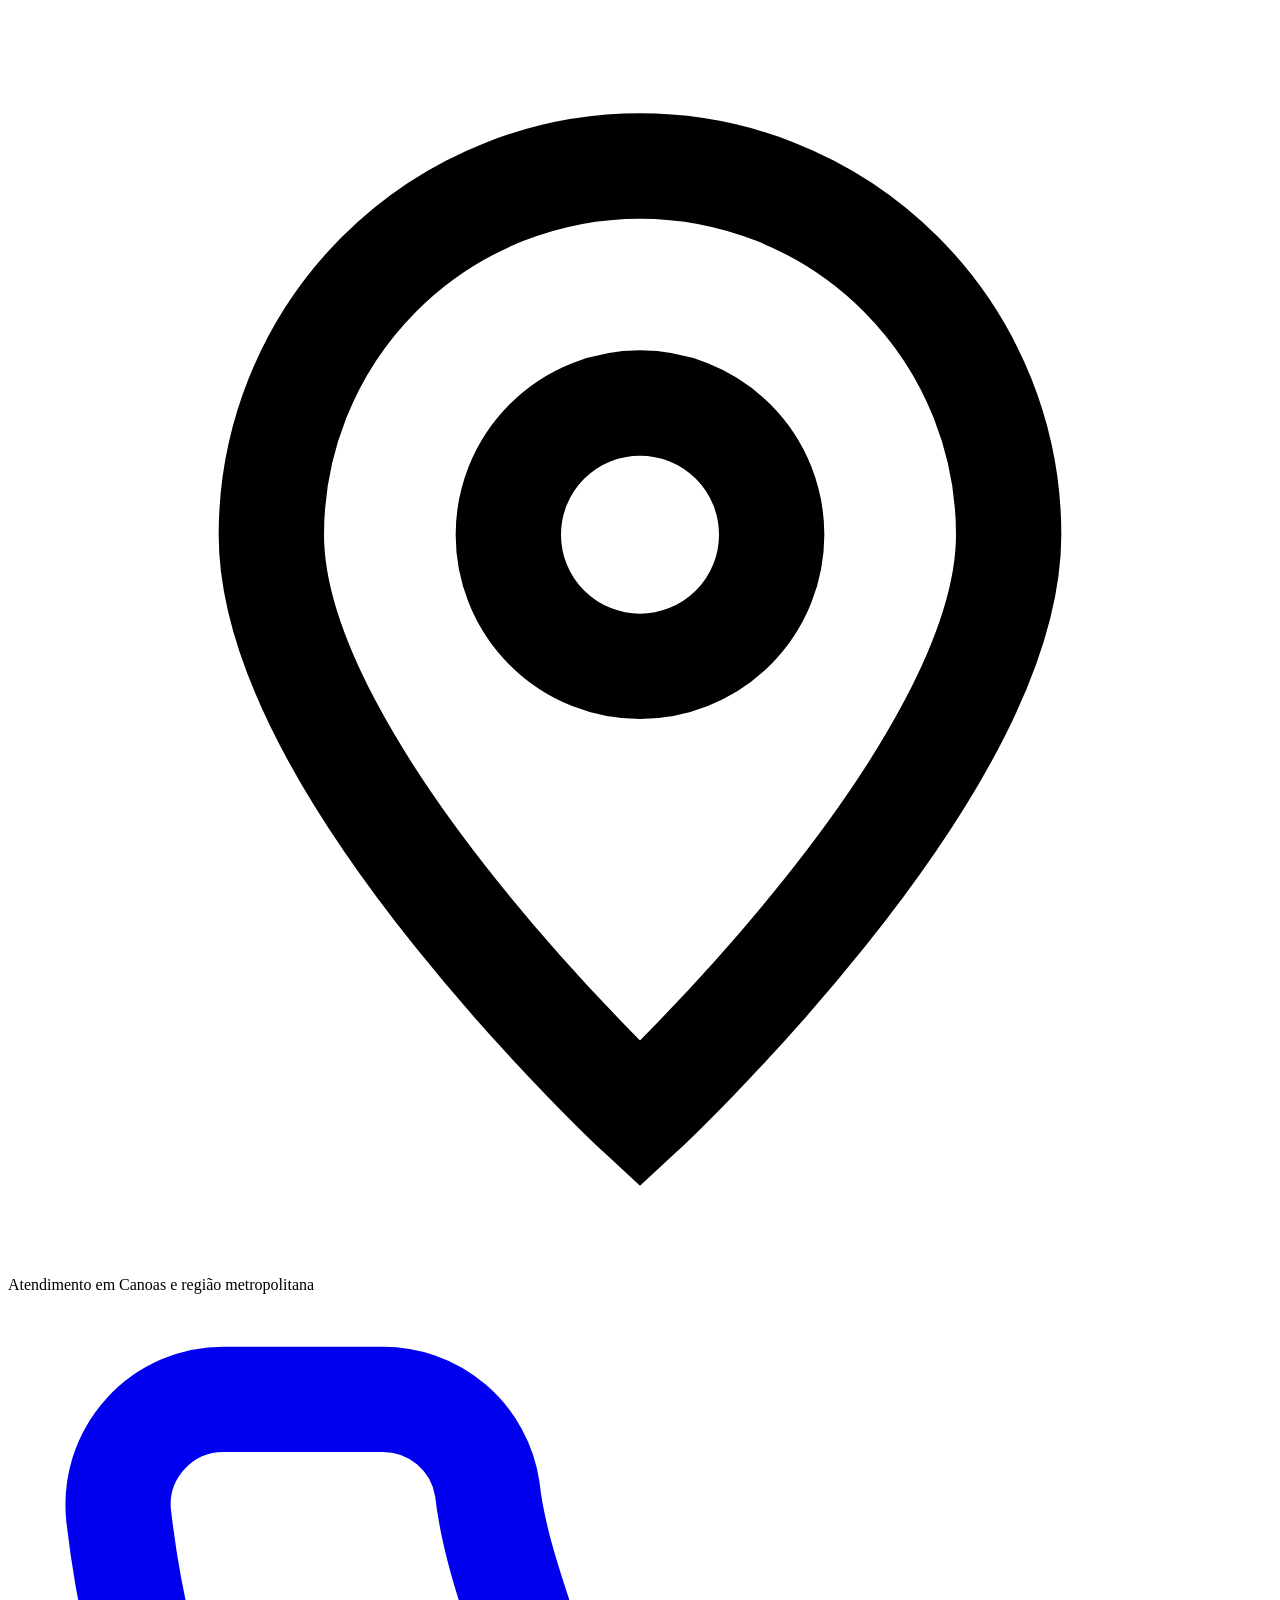
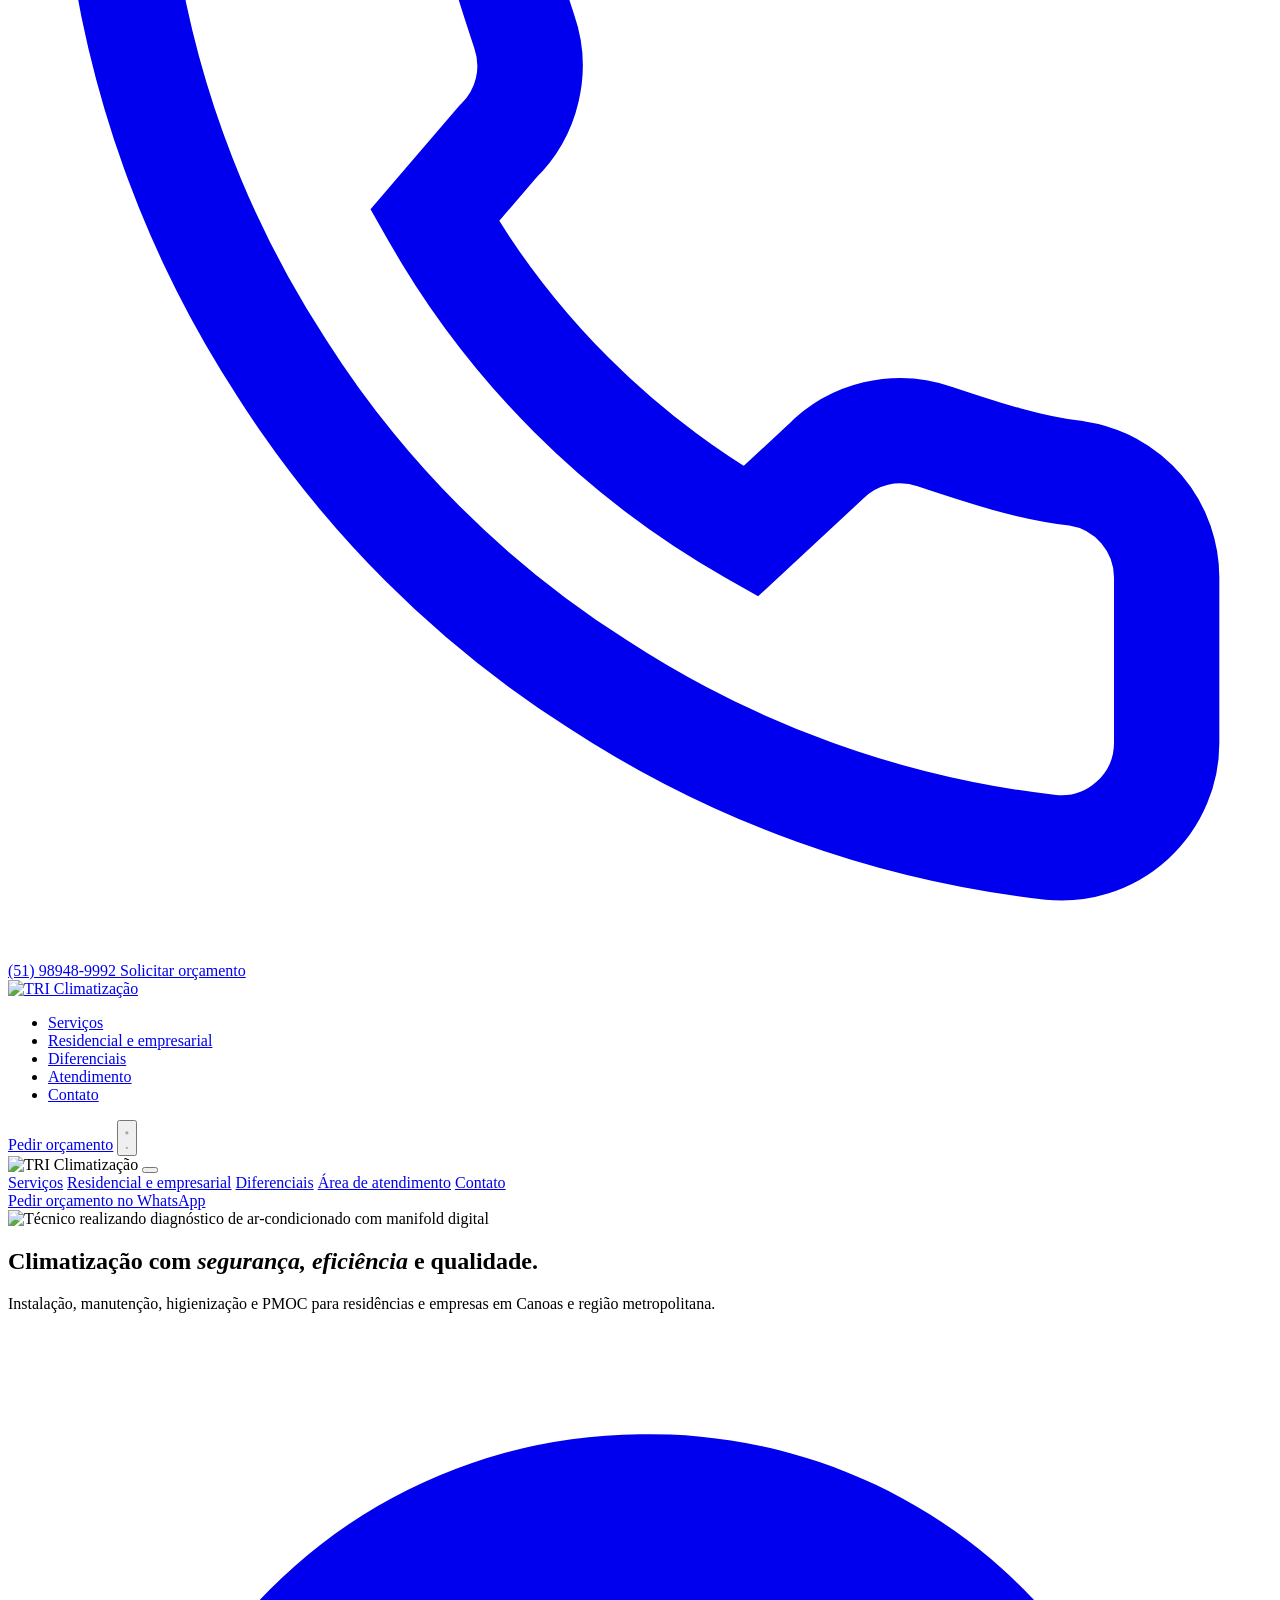
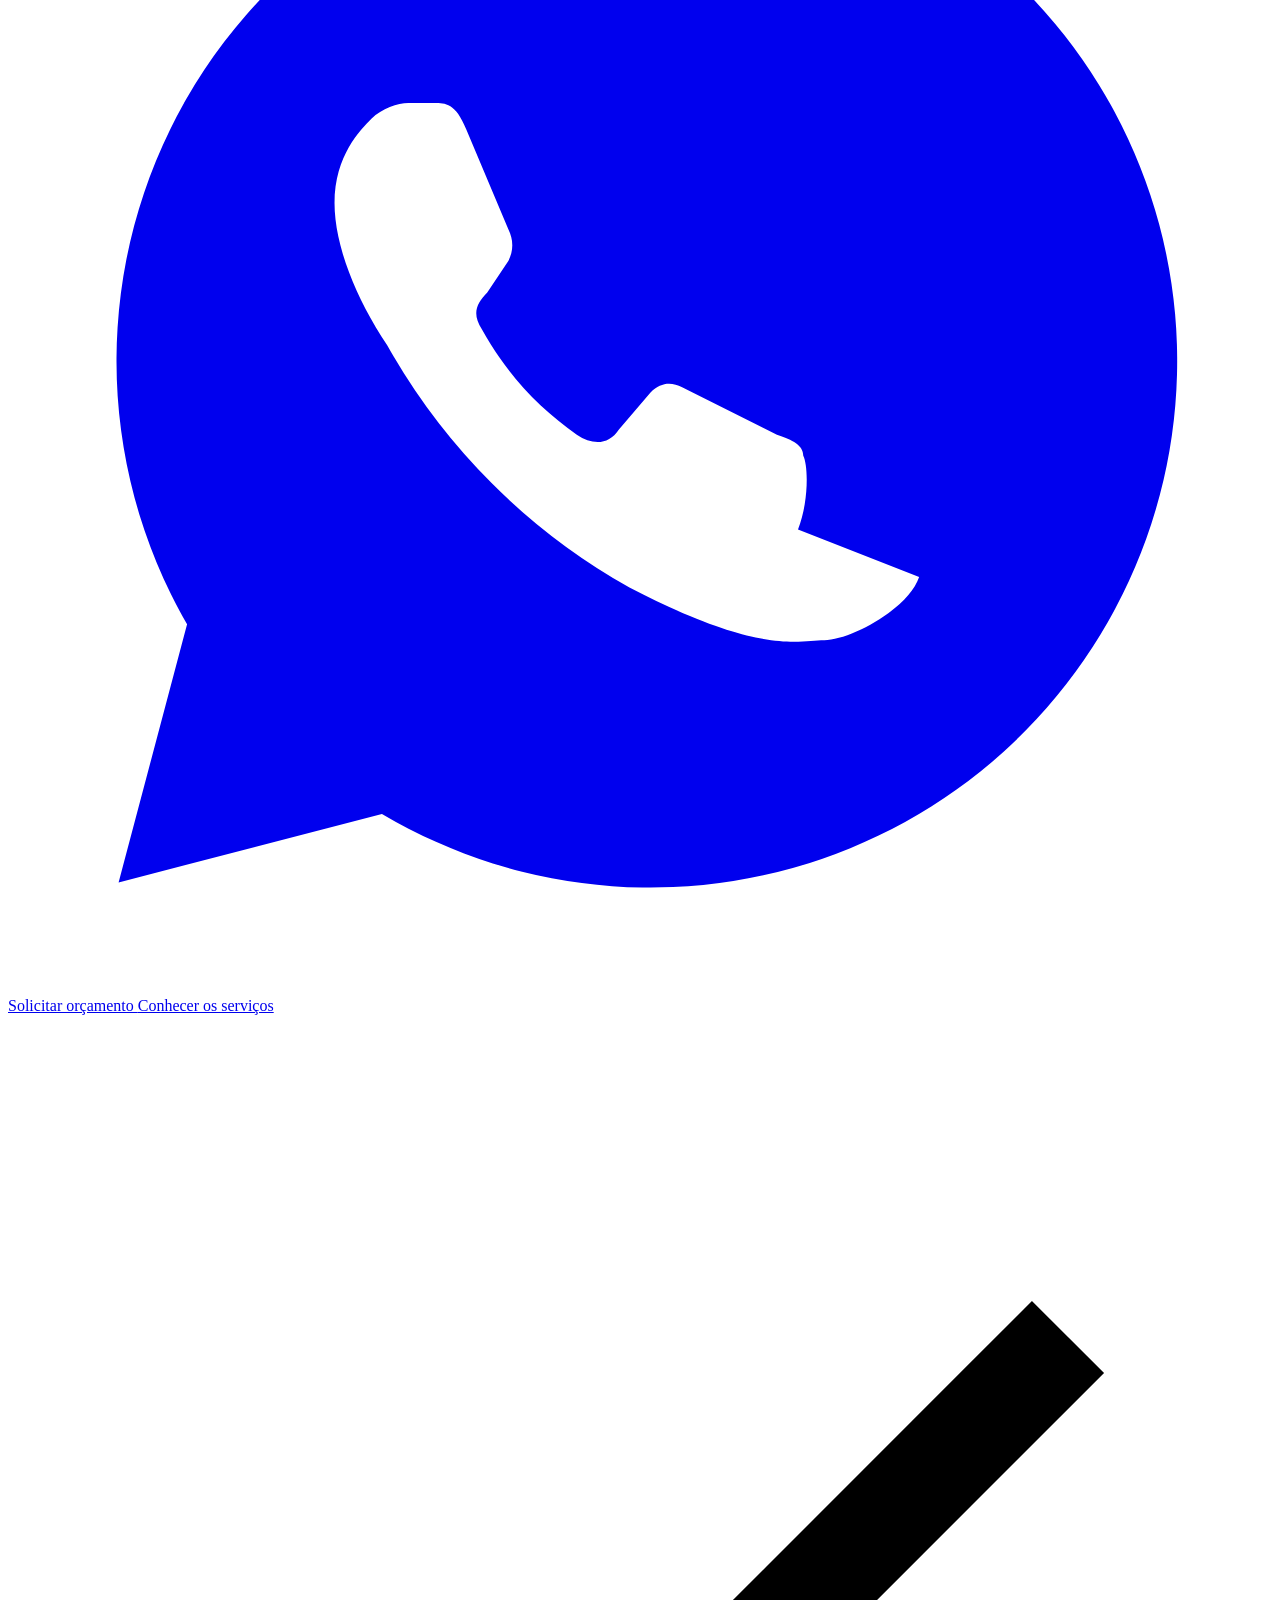
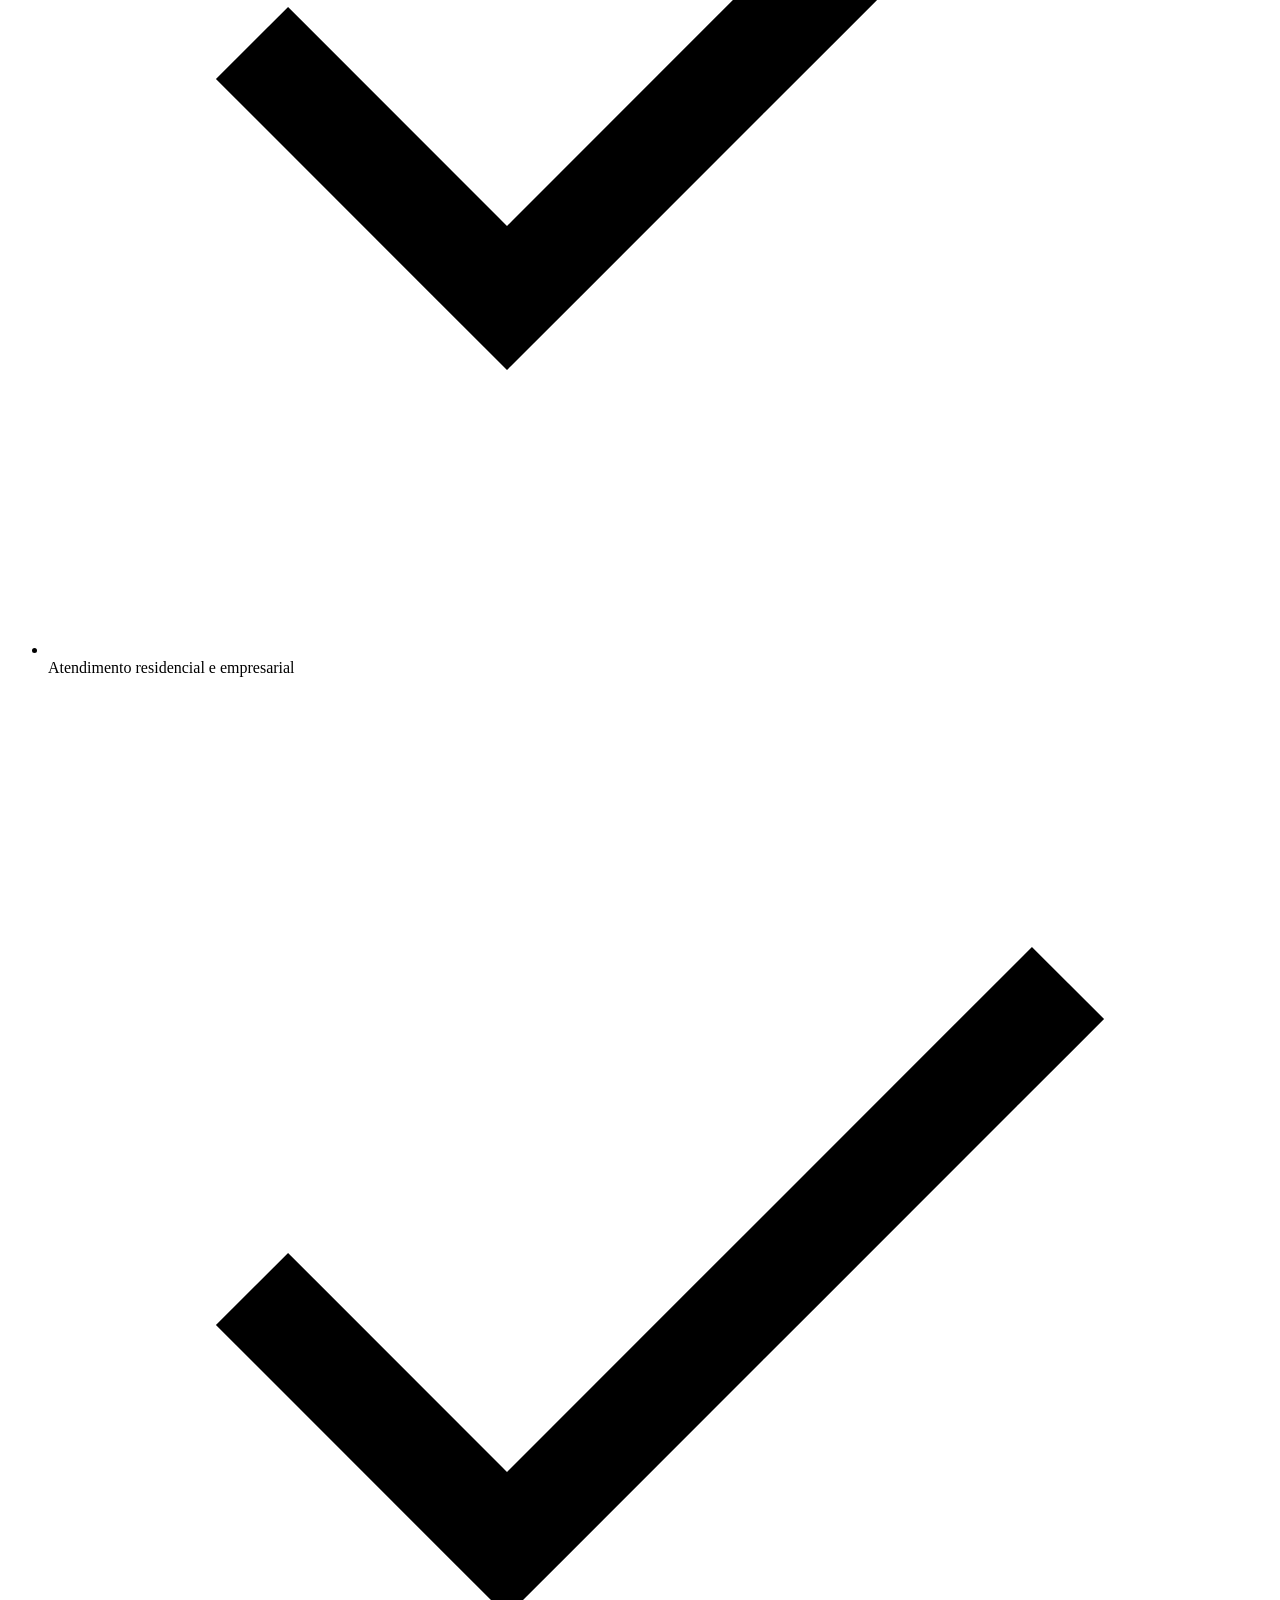
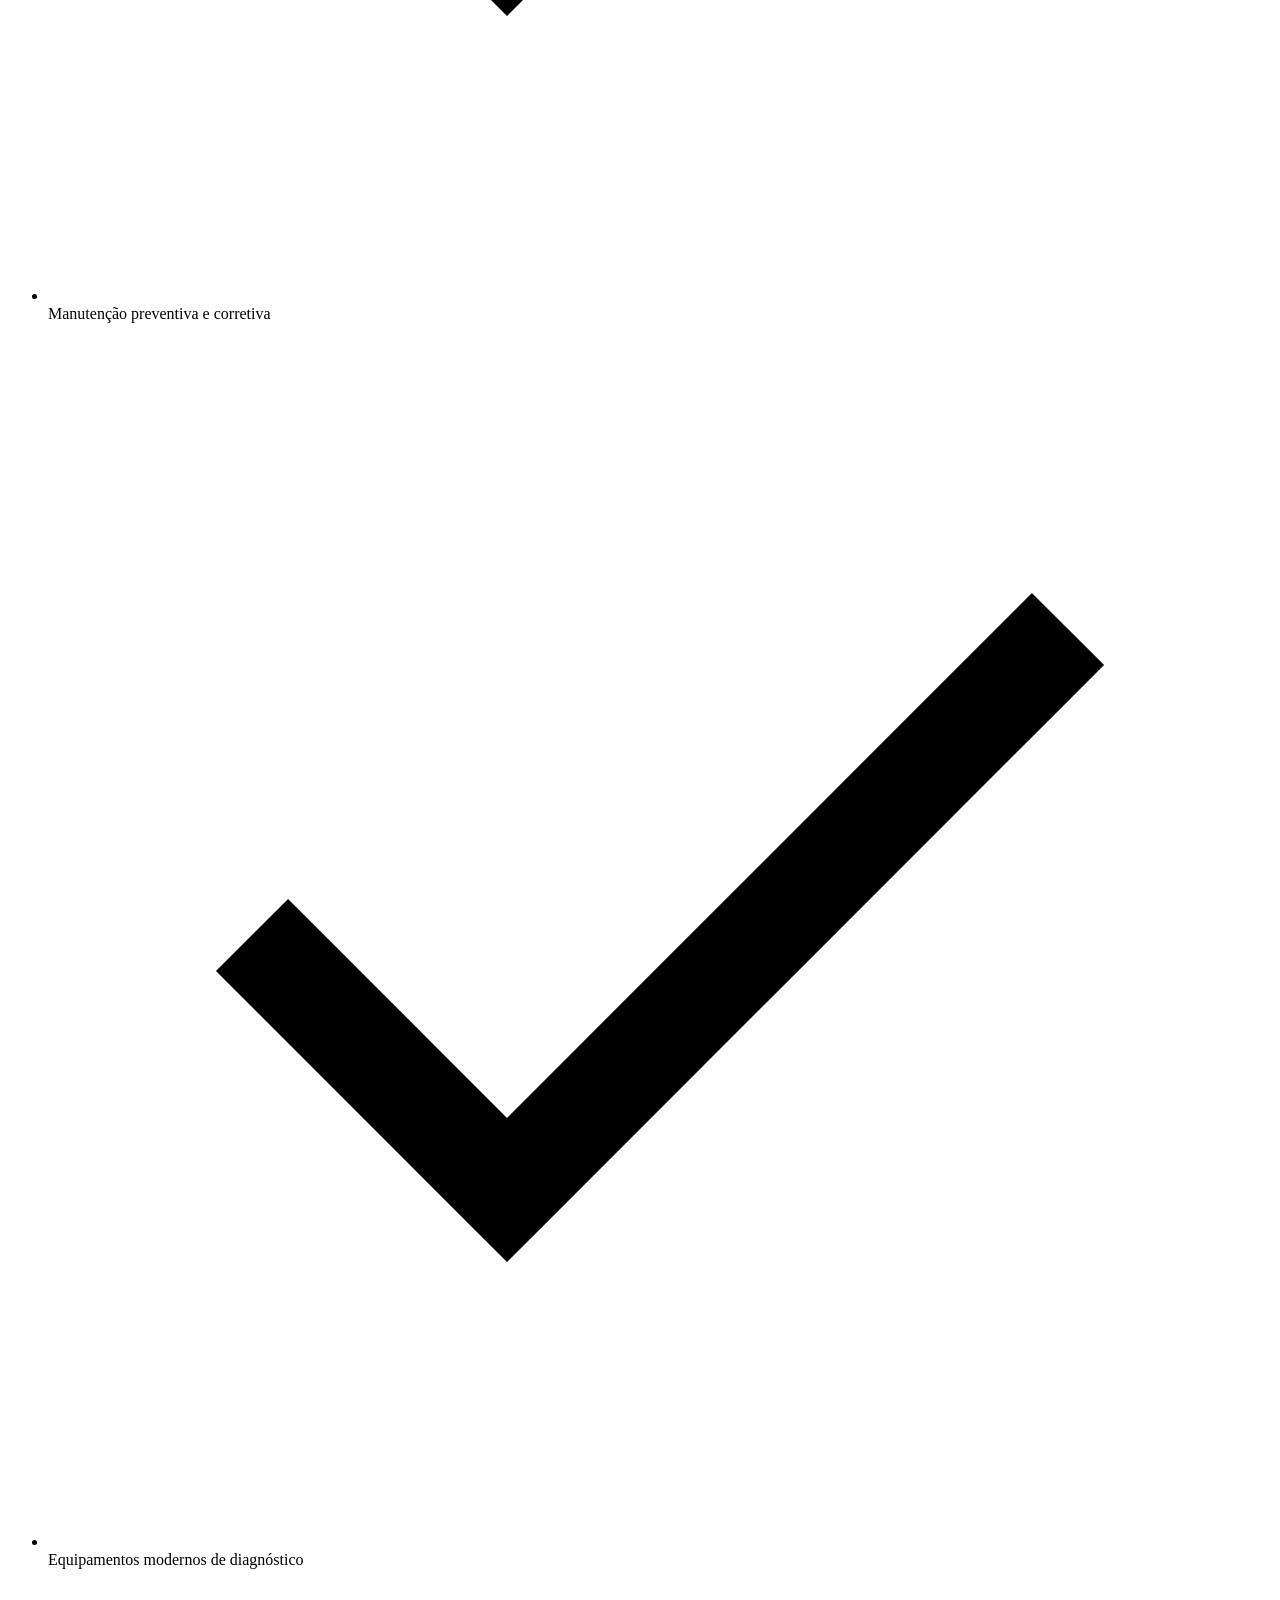
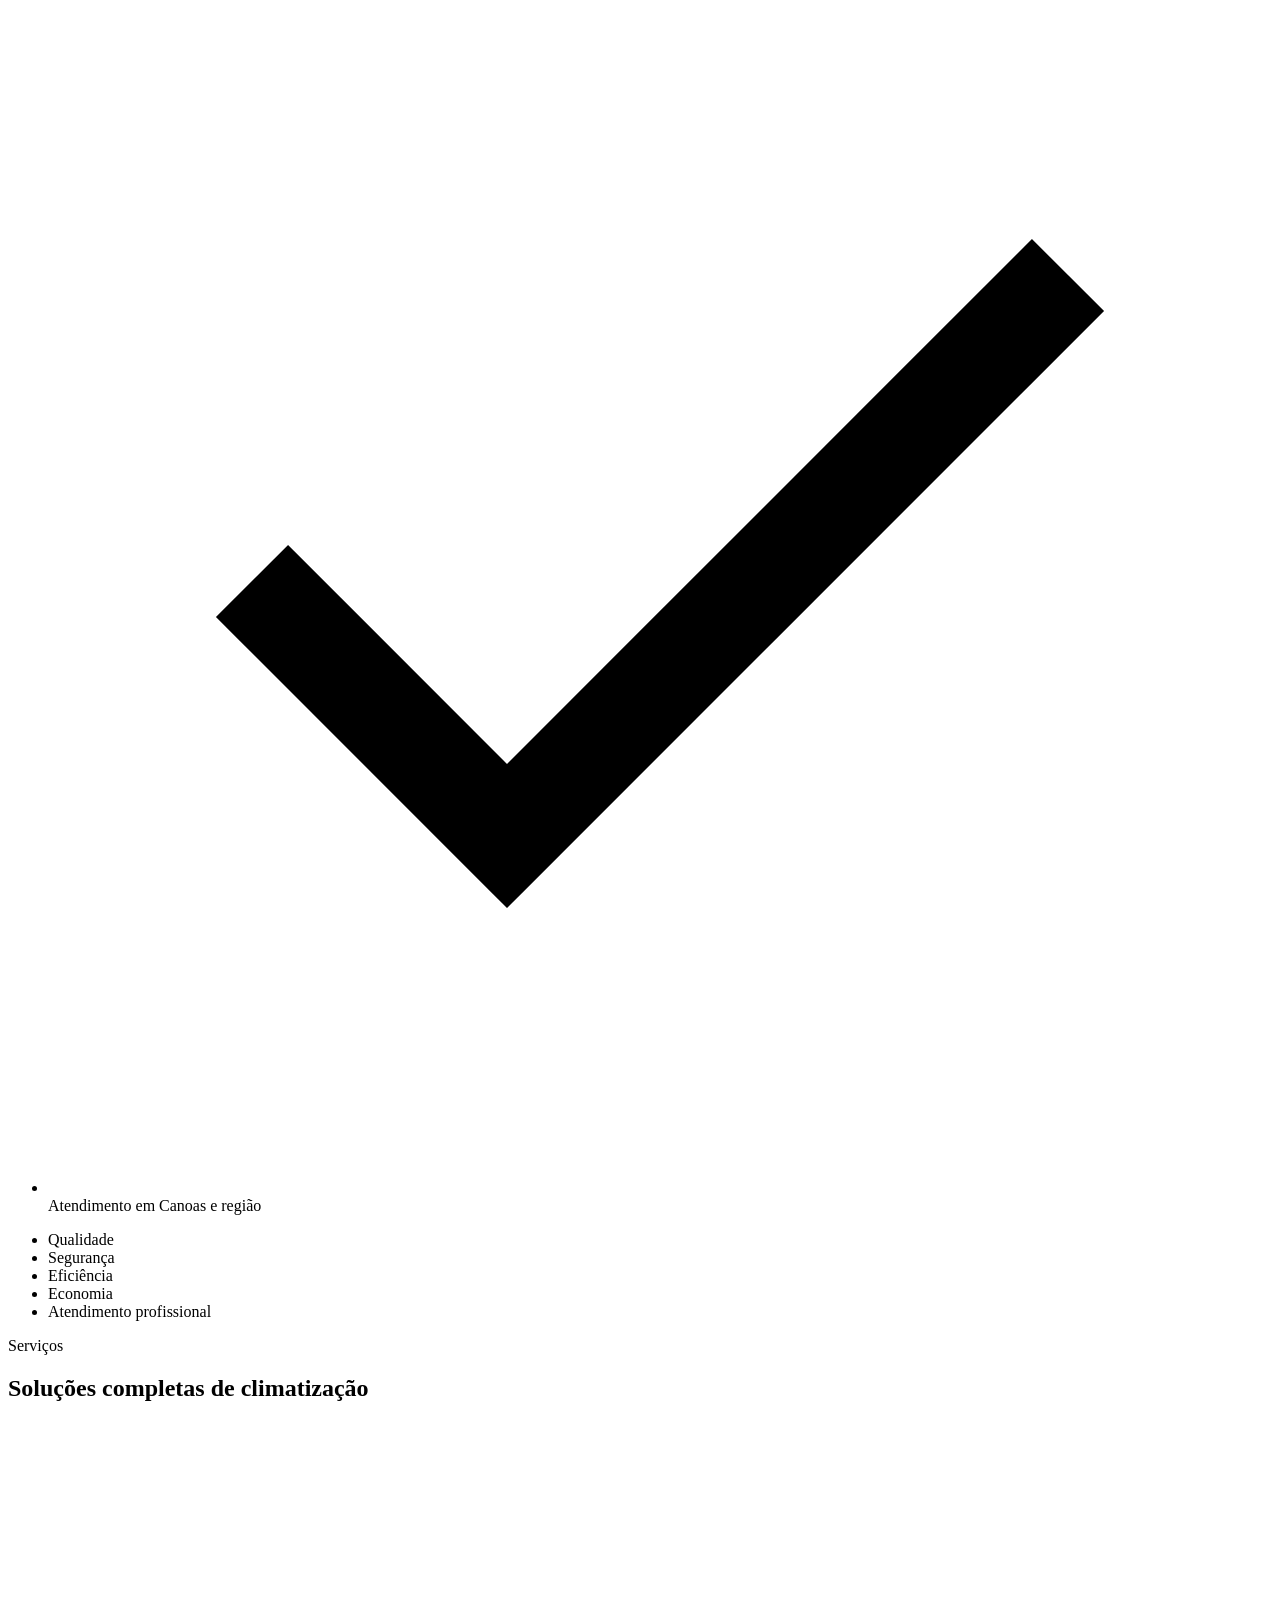
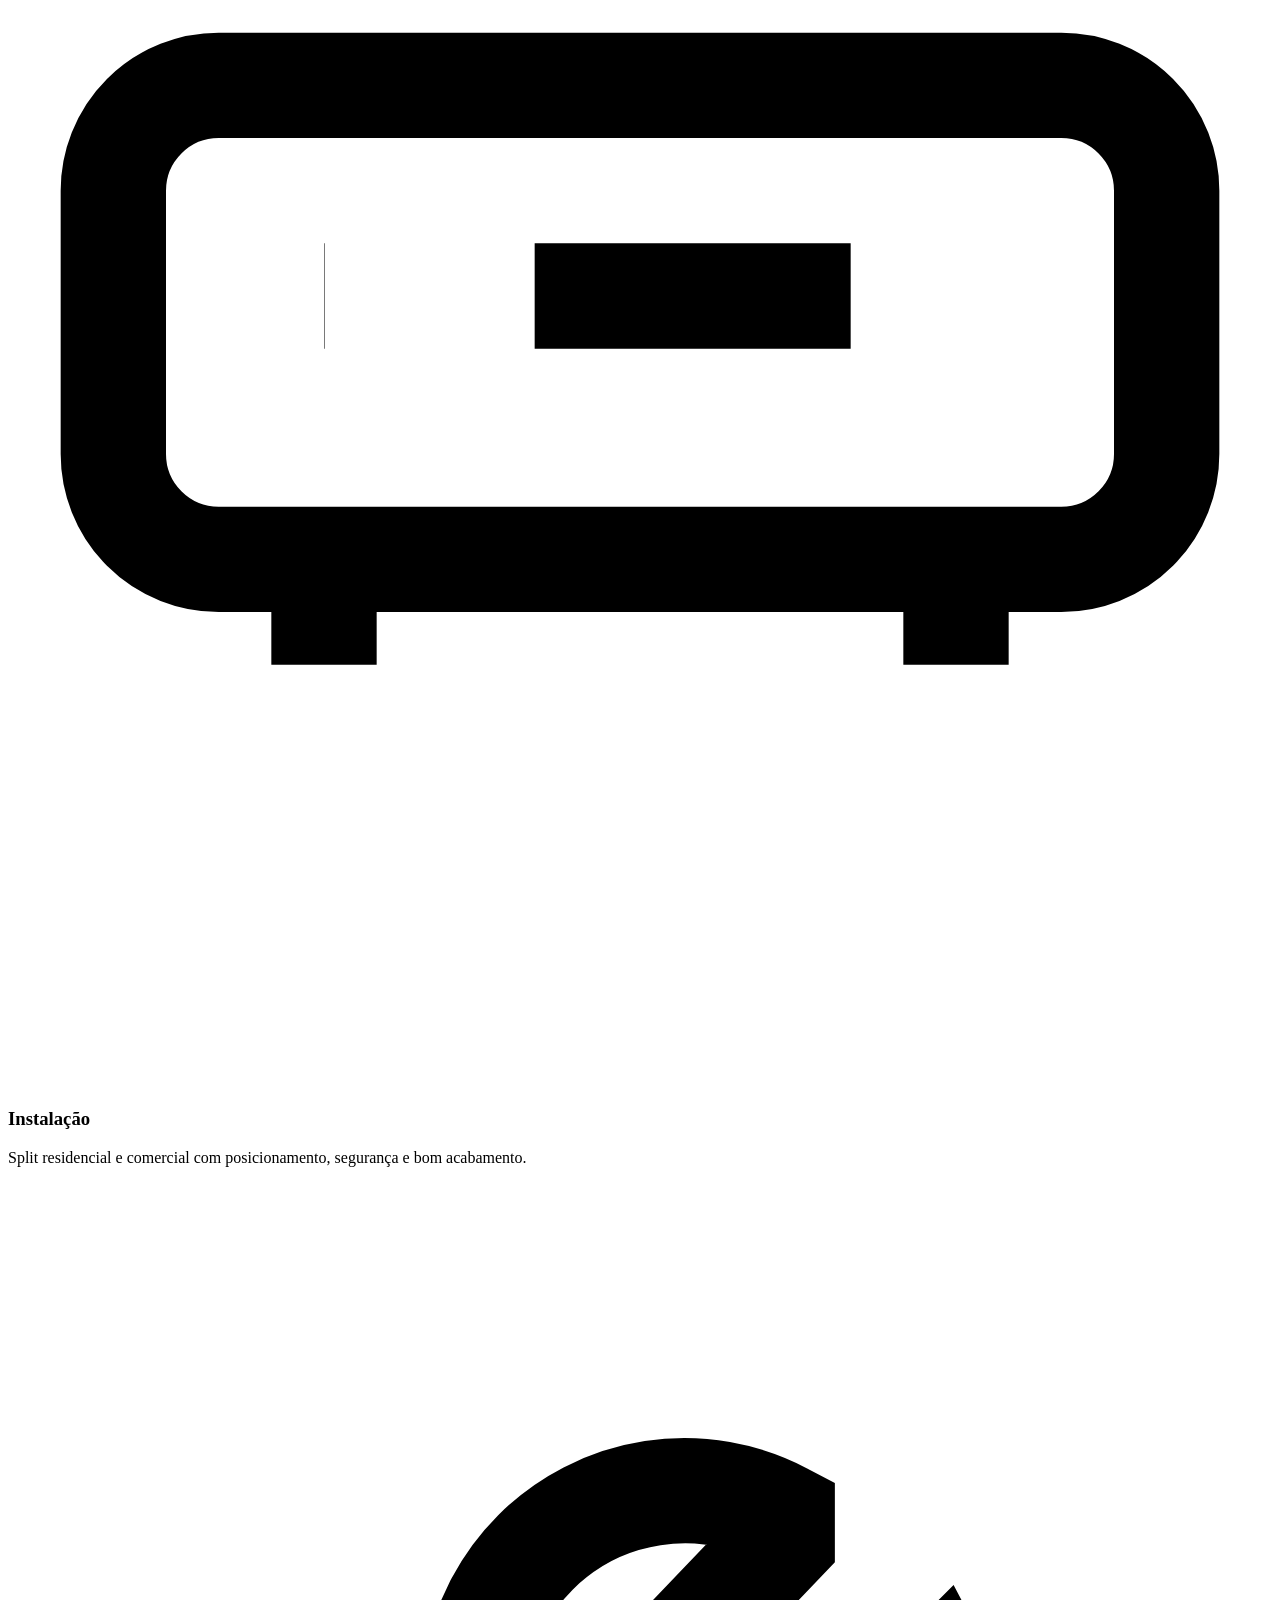
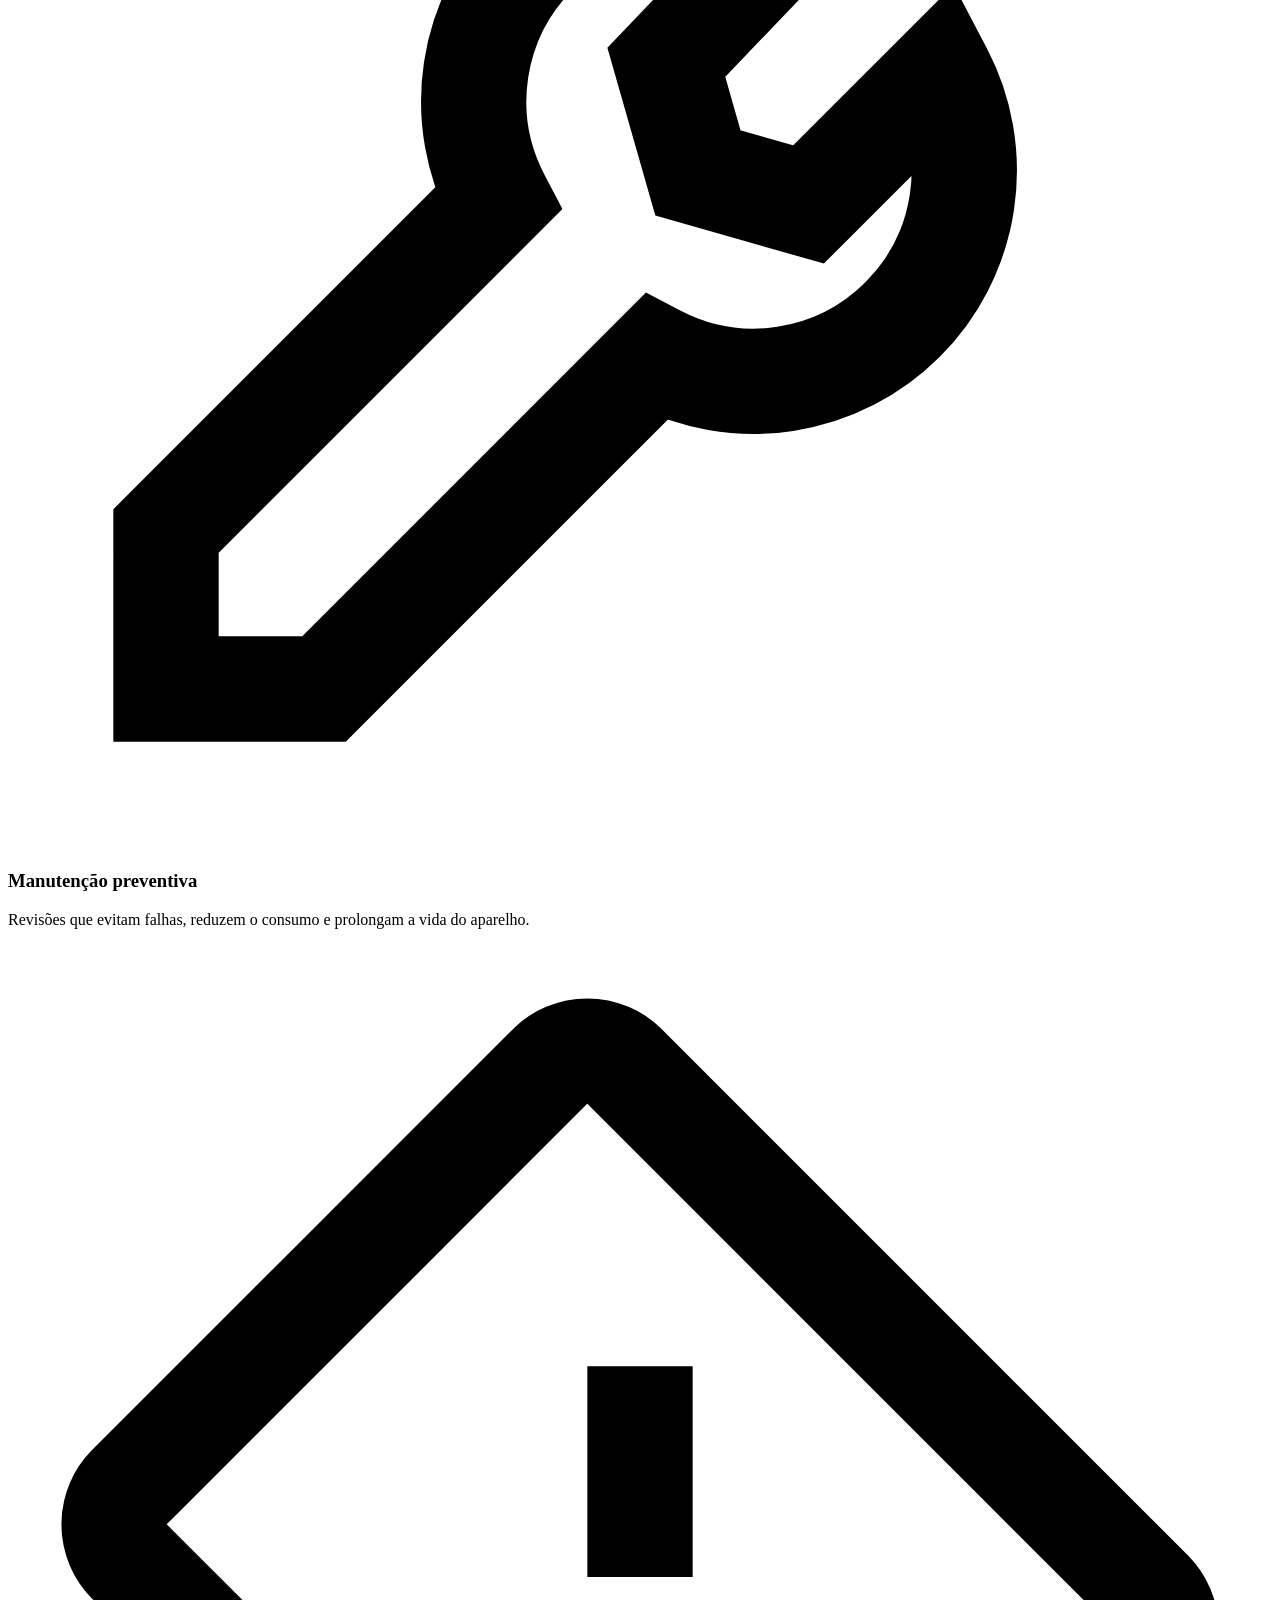
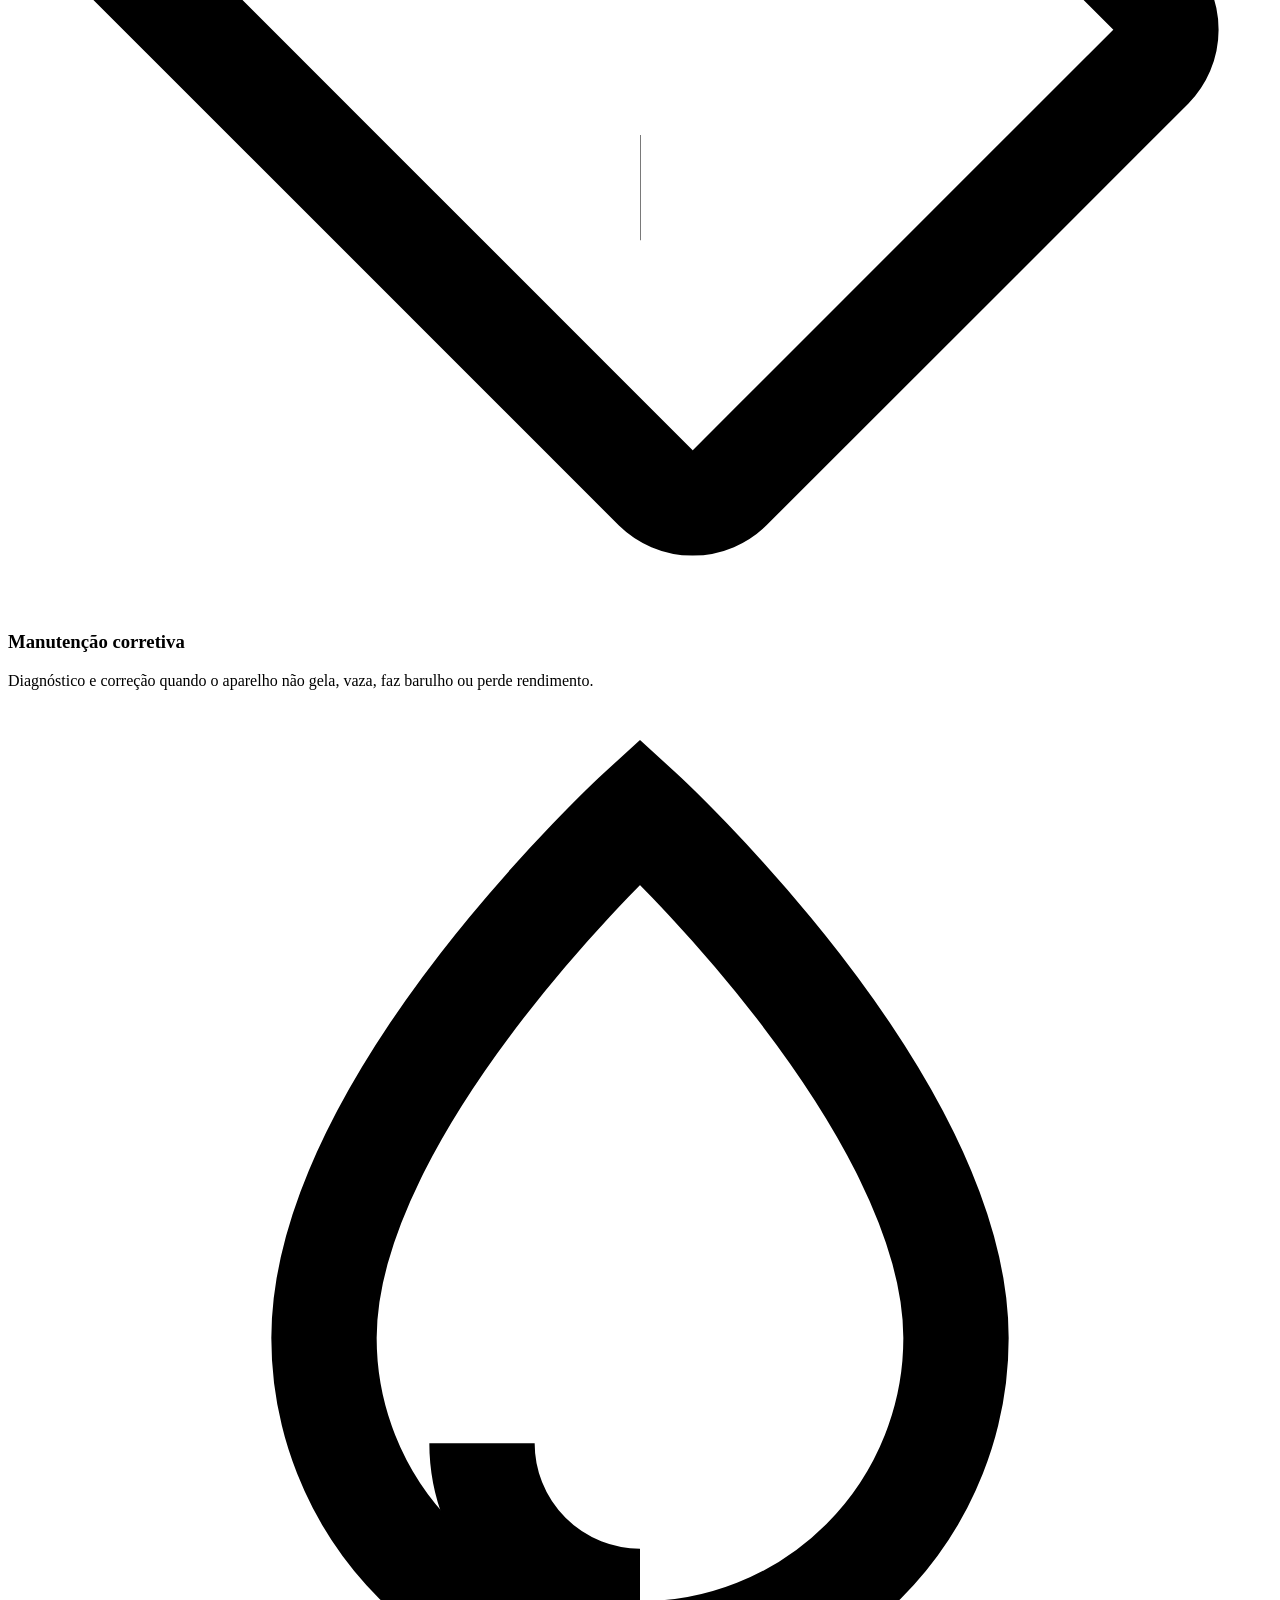
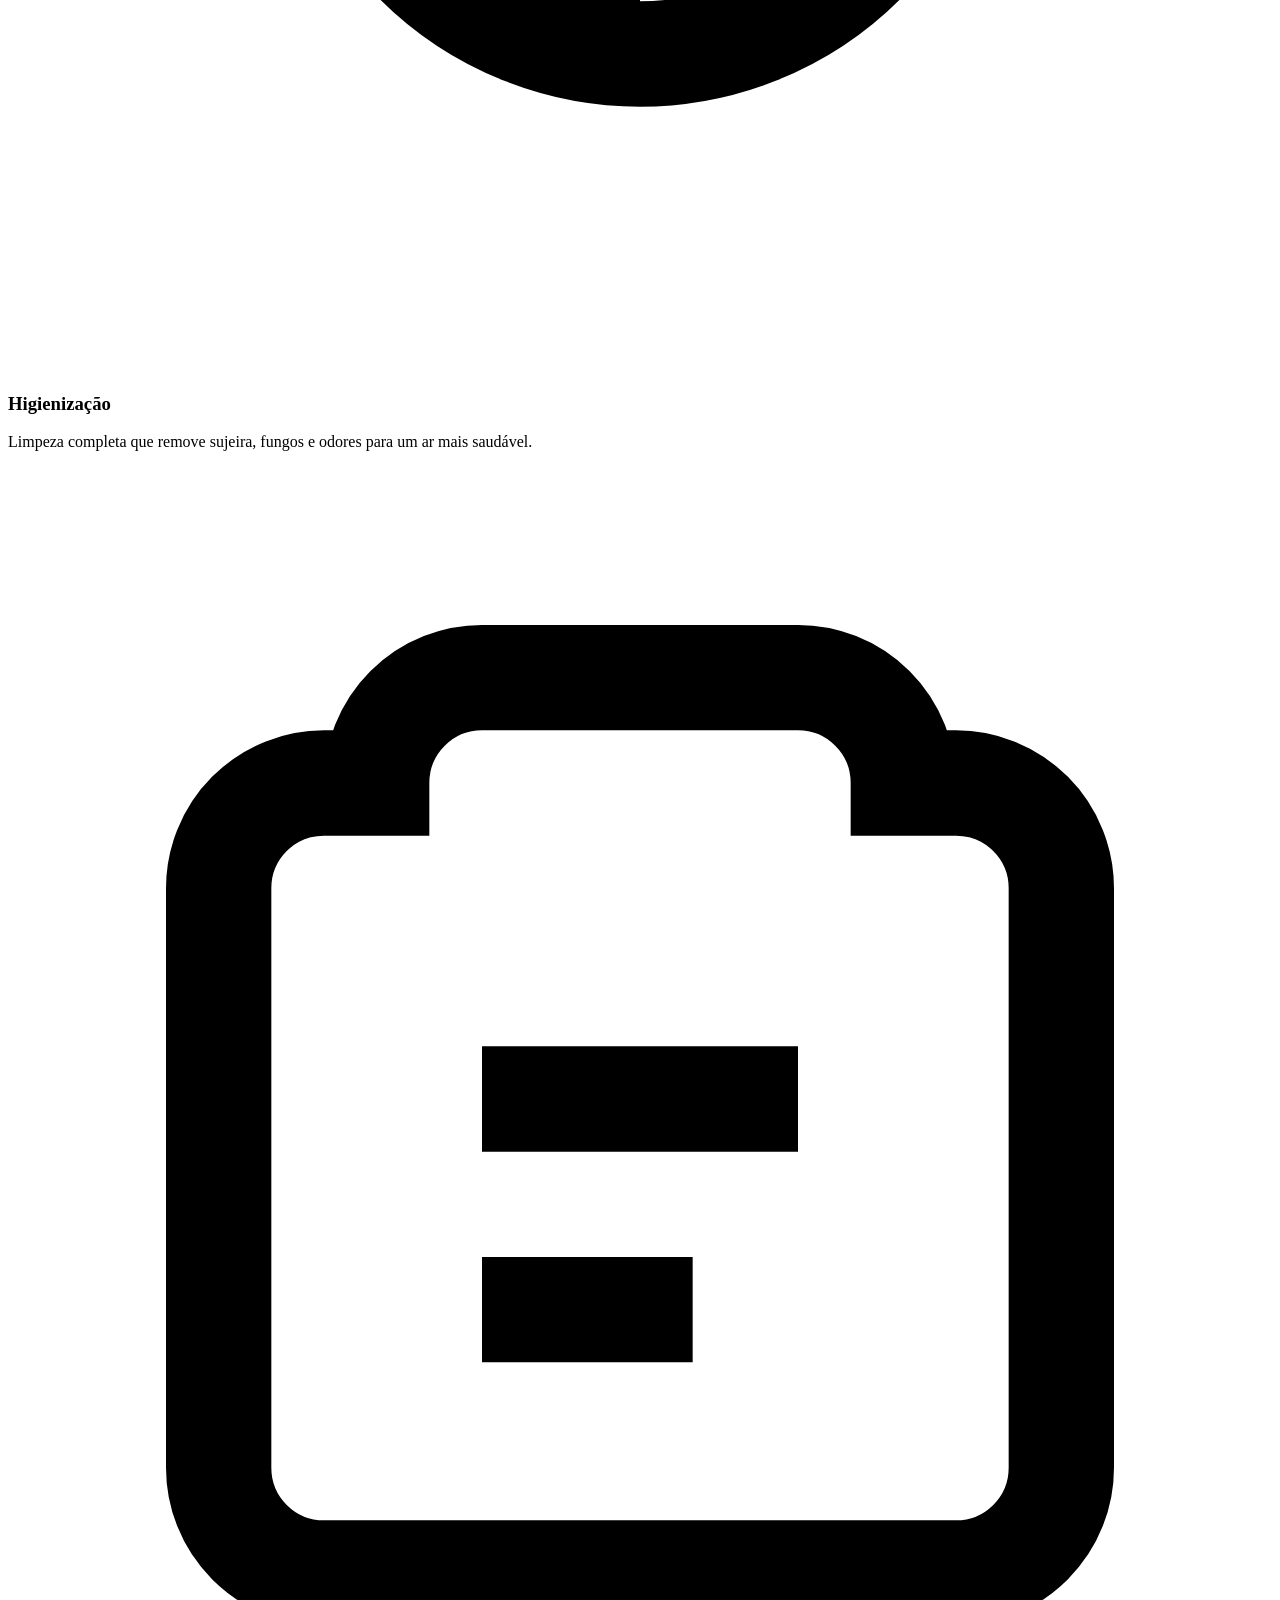
==== index.html @ 36aef840 "Add files via upload" ====
<!doctype html>
<html lang="pt-BR">
<head>
<meta charset="utf-8">
<meta name="viewport" content="width=device-width, initial-scale=1">
<title>TRI Climatização | Instalação e Manutenção de Ar-Condicionado em Canoas</title>
<meta name="description" content="Instalação, manutenção, higienização e PMOC de ar-condicionado em Canoas e região metropolitana. Solicite um orçamento com a TRI Climatização.">
<meta name="theme-color" content="#178A3C">
<link rel="canonical" href="https://www.triclimatizacao.com.br/">
<link rel="icon" href="assets/favicon.svg" type="image/svg+xml">
<link rel="apple-touch-icon" href="assets/favicon.svg">
<link rel="manifest" href="site.webmanifest">

<meta property="og:type" content="website">
<meta property="og:locale" content="pt_BR">
<meta property="og:site_name" content="TRI Climatização">
<meta property="og:title" content="TRI Climatização | Ar-Condicionado em Canoas e Região">
<meta property="og:description" content="Instalação, manutenção, higienização e PMOC de ar-condicionado em Canoas e região metropolitana. Solicite um orçamento.">
<meta property="og:url" content="https://www.triclimatizacao.com.br/">
<meta property="og:image" content="https://www.triclimatizacao.com.br/assets/img/hero.jpg">
<meta name="twitter:card" content="summary_large_image">

<link rel="preconnect" href="https://fonts.googleapis.com">
<link rel="preconnect" href="https://fonts.gstatic.com" crossorigin>
<link rel="stylesheet" href="https://fonts.googleapis.com/css2?family=Archivo:wght@600;700;800&family=Barlow:wght@400;500;600&display=swap">
<link rel="stylesheet" href="css/styles.css">

<script type="application/ld+json">
{
  "@context":"https://schema.org",
  "@type":"HVACBusiness",
  "name":"TRI Climatização",
  "description":"Instalação, manutenção, higienização e PMOC de ar-condicionado para residências e empresas em Canoas e região metropolitana.",
  "url":"https://www.triclimatizacao.com.br/",
  "telephone":"+55-51-98948-9992",
  "image":"https://www.triclimatizacao.com.br/assets/img/hero.jpg",
  "logo":"https://www.triclimatizacao.com.br/assets/logo.svg",
  "areaServed":[
    {"@type":"City","name":"Canoas"},
    {"@type":"AdministrativeArea","name":"Região Metropolitana de Porto Alegre"}
  ],
  "sameAs":["https://www.instagram.com/triclimatizacao"],
  "contactPoint":{"@type":"ContactPoint","telephone":"+55-51-98948-9992","contactType":"customer service","areaServed":"BR","availableLanguage":"Portuguese"},
  "makesOffer":[
    {"@type":"Offer","itemOffered":{"@type":"Service","name":"Instalação de ar-condicionado"}},
    {"@type":"Offer","itemOffered":{"@type":"Service","name":"Manutenção preventiva"}},
    {"@type":"Offer","itemOffered":{"@type":"Service","name":"Manutenção corretiva"}},
    {"@type":"Offer","itemOffered":{"@type":"Service","name":"Higienização de ar-condicionado"}},
    {"@type":"Offer","itemOffered":{"@type":"Service","name":"PMOC"}}
  ]
}
</script>
</head>
<body>

<div class="ice-layer" aria-hidden="true"></div>

<a class="skip-link" href="#conteudo" style="position:absolute;left:-999px;top:0;background:#fff;padding:.6rem 1rem;z-index:100" onfocus="this.style.left='8px'" onblur="this.style.left='-999px'">Ir para o conteúdo</a>

<!-- TOP BAR -->
<div class="topbar">
  <div class="wrap">
    <div class="topbar__area">
      <svg class="ico" viewBox="0 0 24 24" fill="none" stroke="currentColor" stroke-width="2" aria-hidden="true"><path d="M12 21s-7-6.5-7-11a7 7 0 1 1 14 0c0 4.5-7 11-7 11Z"/><circle cx="12" cy="10" r="2.5"/></svg>
      <span>Atendimento em Canoas e região metropolitana</span>
    </div>
    <div class="topbar__right">
      <a class="topbar__phone" href="tel:+5551989489992">
        <svg class="ico" viewBox="0 0 24 24" fill="none" stroke="currentColor" stroke-width="2" aria-hidden="true"><path d="M22 16.9v3a2 2 0 0 1-2.2 2 19.8 19.8 0 0 1-8.6-3.1 19.5 19.5 0 0 1-6-6A19.8 19.8 0 0 1 2.1 4.2 2 2 0 0 1 4.1 2h3a2 2 0 0 1 2 1.7c.1.9.4 1.8.7 2.7a2 2 0 0 1-.5 2.1L8.1 9.9a16 16 0 0 0 6 6l1.4-1.3a2 2 0 0 1 2.1-.5c.9.3 1.8.6 2.7.7a2 2 0 0 1 1.7 2Z"/></svg>
        (51) 98948-9992
      </a>
      <a class="topbar__cta" href="https://wa.me/5551989489992?text=Ol%C3%A1!%20Encontrei%20a%20TRI%20Climatiza%C3%A7%C3%A3o%20pelo%20site%20e%20gostaria%20de%20solicitar%20um%20or%C3%A7amento." target="_blank" rel="noopener">Solicitar orçamento</a>
    </div>
  </div>
</div>

<!-- HEADER -->
<header class="header">
  <div class="wrap header__inner">
    <a class="brand" href="#inicio" aria-label="TRI Climatização — página inicial">
      <img src="assets/logo.svg" alt="TRI Climatização" width="230" height="74">
    </a>
    <nav class="nav" aria-label="Navegação principal">
      <ul>
        <li><a href="#servicos">Serviços</a></li>
        <li><a href="#ambientes">Residencial e empresarial</a></li>
        <li><a href="#diferenciais">Diferenciais</a></li>
        <li><a href="#atendimento">Atendimento</a></li>
        <li><a href="#contato">Contato</a></li>
      </ul>
    </nav>
    <div class="header__actions">
      <a class="btn btn--wa" href="https://wa.me/5551989489992?text=Ol%C3%A1!%20Encontrei%20a%20TRI%20Climatiza%C3%A7%C3%A3o%20pelo%20site%20e%20gostaria%20de%20solicitar%20um%20or%C3%A7amento." target="_blank" rel="noopener">Pedir orçamento</a>
      <button class="menu-toggle" id="menuToggle" aria-label="Abrir menu" aria-expanded="false" aria-controls="mobileNav">
        <svg class="ico ico--open" viewBox="0 0 24 24" fill="none" stroke="currentColor" stroke-width="2" aria-hidden="true"><path d="M3 6h18M3 12h18M3 18h18"/></svg>
        <svg class="ico ico--close" viewBox="0 0 24 24" fill="none" stroke="currentColor" stroke-width="2" aria-hidden="true"><path d="M6 6l12 12M18 6L6 18"/></svg>
      </button>
    </div>
  </div>
</header>

<div class="scrim" id="scrim" hidden></div>
<aside class="mobile-nav" id="mobileNav" aria-label="Menu" data-open="false">
  <div class="mobile-nav__head">
    <img src="assets/logo.svg" alt="TRI Climatização" width="150" height="48" style="height:40px">
    <button class="menu-toggle" id="menuClose" aria-label="Fechar menu">
      <svg class="ico ico--close" style="display:block" viewBox="0 0 24 24" fill="none" stroke="currentColor" stroke-width="2" aria-hidden="true"><path d="M6 6l12 12M18 6L6 18"/></svg>
    </button>
  </div>
  <nav aria-label="Navegação mobile">
    <a href="#servicos">Serviços</a>
    <a href="#ambientes">Residencial e empresarial</a>
    <a href="#diferenciais">Diferenciais</a>
    <a href="#atendimento">Área de atendimento</a>
    <a href="#contato">Contato</a>
  </nav>
  <a class="btn btn--wa btn--block" href="https://wa.me/5551989489992?text=Ol%C3%A1!%20Encontrei%20a%20TRI%20Climatiza%C3%A7%C3%A3o%20pelo%20site%20e%20gostaria%20de%20solicitar%20um%20or%C3%A7amento." target="_blank" rel="noopener">Pedir orçamento no WhatsApp</a>
</aside>

<main id="conteudo">

<!-- HERO -->
<section class="hero" id="inicio">
  <div class="hero__bg">
    <img src="assets/img/hero.jpg" alt="Técnico realizando diagnóstico de ar-condicionado com manifold digital" width="1280" height="853" fetchpriority="high">
  </div>
  <div class="hero__overlay" aria-hidden="true"></div>
  <div class="wrap hero__content">
    <div class="brand-rule brand-rule--tri"></div>
    <h1 class="hero__title">Climatização com <em>segurança, eficiência</em> e qualidade.</h1>
    <p class="hero__text">Instalação, manutenção, higienização e PMOC para residências e empresas em Canoas e região metropolitana.</p>
    <div class="hero__cta">
      <a class="btn btn--on-dark" href="https://wa.me/5551989489992?text=Ol%C3%A1!%20Encontrei%20a%20TRI%20Climatiza%C3%A7%C3%A3o%20pelo%20site%20e%20gostaria%20de%20solicitar%20um%20or%C3%A7amento." target="_blank" rel="noopener">
        <svg class="ico" viewBox="0 0 24 24" fill="currentColor" aria-hidden="true"><path d="M12 2a10 10 0 0 0-8.6 15l-1.3 4.9 5-1.3A10 10 0 1 0 12 2Zm5.3 14.1c-.2.6-1.3 1.2-1.8 1.2s-1.2.3-3.7-1a12 12 0 0 1-4.6-4.6c-.6-.9-1-1.9-1-2.7 0-.9.5-1.4.7-1.6.2-.2.5-.3.7-.3h.5c.2 0 .4 0 .6.5l.8 1.9c.1.2.1.4 0 .6l-.4.6c-.2.2-.3.4-.1.7.5.9 1.1 1.5 1.8 2 .3.2.6.2.8-.1l.6-.7c.2-.2.4-.2.6-.1l1.8.9c.3.1.5.2.5.4.1.2.1.9-.1 1.4Z"/></svg>
        Solicitar orçamento
      </a>
      <a class="btn btn--ghost-light" href="#servicos">Conhecer os serviços</a>
    </div>
    <ul class="hero__highlights">
      <li><svg class="ico" viewBox="0 0 24 24" fill="none" stroke="currentColor" stroke-width="2" aria-hidden="true"><path d="M20 6 9 17l-5-5"/></svg>Atendimento residencial e empresarial</li>
      <li><svg class="ico" viewBox="0 0 24 24" fill="none" stroke="currentColor" stroke-width="2" aria-hidden="true"><path d="M20 6 9 17l-5-5"/></svg>Manutenção preventiva e corretiva</li>
      <li><svg class="ico" viewBox="0 0 24 24" fill="none" stroke="currentColor" stroke-width="2" aria-hidden="true"><path d="M20 6 9 17l-5-5"/></svg>Equipamentos modernos de diagnóstico</li>
      <li><svg class="ico" viewBox="0 0 24 24" fill="none" stroke="currentColor" stroke-width="2" aria-hidden="true"><path d="M20 6 9 17l-5-5"/></svg>Atendimento em Canoas e região</li>
    </ul>
  </div>
</section>

<!-- FAIXA DE CONFIANÇA -->
<section class="trust" aria-label="Pilares de atendimento">
  <div class="wrap">
    <ul class="trust__list">
      <li><span class="dot"></span>Qualidade</li>
      <li><span class="dot"></span>Segurança</li>
      <li><span class="dot"></span>Eficiência</li>
      <li><span class="dot"></span>Economia</li>
      <li><span class="dot"></span>Atendimento profissional</li>
    </ul>
  </div>
</section>

<!-- SERVIÇOS -->
<section class="section section--deco" id="servicos">
  <div class="wrap">
    <div class="head-block reveal">
      <div class="brand-rule"></div>
      <p class="eyebrow">Serviços</p>
      <h2 class="h2">Soluções completas de climatização</h2>
    </div>
    <div class="services services--compact">
      <article class="svc svc--compact reveal">
        <div class="svc__ico"><svg class="ico" viewBox="0 0 24 24" fill="none" stroke="currentColor" stroke-width="2" aria-hidden="true"><rect x="2" y="5" width="20" height="9" rx="2"/><path d="M6 14v2M18 14v2M6 9h.01M10 9h6"/></svg></div>
        <h3>Instalação</h3>
        <p>Split residencial e comercial com posicionamento, segurança e bom acabamento.</p>
      </article>
      <article class="svc svc--compact reveal">
        <div class="svc__ico"><svg class="ico" viewBox="0 0 24 24" fill="none" stroke="currentColor" stroke-width="2" aria-hidden="true"><path d="M14.7 6.3a4 4 0 0 0-5.4 5.4L3 18v3h3l6.3-6.3a4 4 0 0 0 5.4-5.4l-2.5 2.5-2.1-.6-.6-2.1 2.2-2.3Z"/></svg></div>
        <h3>Manutenção preventiva</h3>
        <p>Revisões que evitam falhas, reduzem o consumo e prolongam a vida do aparelho.</p>
      </article>
      <article class="svc svc--compact svc--alert reveal">
        <div class="svc__ico"><svg class="ico" viewBox="0 0 24 24" fill="none" stroke="currentColor" stroke-width="2" aria-hidden="true"><path d="M10.3 2.3a1 1 0 0 1 1.4 0l10 10a1 1 0 0 1 0 1.4l-8 8a1 1 0 0 1-1.4 0l-10-10a1 1 0 0 1 0-1.4Z"/><path d="M12 8v4M12 16h.01"/></svg></div>
        <h3>Manutenção corretiva</h3>
        <p>Diagnóstico e correção quando o aparelho não gela, vaza, faz barulho ou perde rendimento.</p>
      </article>
      <article class="svc svc--compact reveal">
        <div class="svc__ico"><svg class="ico" viewBox="0 0 24 24" fill="none" stroke="currentColor" stroke-width="2" aria-hidden="true"><path d="M12 2s6 5.5 6 10a6 6 0 0 1-12 0c0-4.5 6-10 6-10Z"/><path d="M9 14a3 3 0 0 0 3 3"/></svg></div>
        <h3>Higienização</h3>
        <p>Limpeza completa que remove sujeira, fungos e odores para um ar mais saudável.</p>
      </article>
      <article class="svc svc--compact reveal">
        <div class="svc__ico"><svg class="ico" viewBox="0 0 24 24" fill="none" stroke="currentColor" stroke-width="2" aria-hidden="true"><path d="M9 4h6a2 2 0 0 1 2 2h1a2 2 0 0 1 2 2v11a2 2 0 0 1-2 2H6a2 2 0 0 1-2-2V8a2 2 0 0 1 2-2h1a2 2 0 0 1 2-2Z"/><path d="M9 12h6M9 16h4"/></svg></div>
        <h3>PMOC</h3>
        <p>Plano de manutenção, operação e controle para a climatização da sua empresa.</p>
      </article>
      <article class="svc svc--compact reveal">
        <div class="svc__ico"><svg class="ico" viewBox="0 0 24 24" fill="none" stroke="currentColor" stroke-width="2" aria-hidden="true"><circle cx="11" cy="11" r="7"/><path d="m21 21-4.3-4.3M11 8v6M8 11h6"/></svg></div>
        <h3>Diagnóstico técnico</h3>
        <p>Avaliação com termômetro, manifold e detector de vazamentos para decisões precisas.</p>
      </article>
    </div>
    <p class="svc-legal reveal">PMOC: a necessidade e as exigências aplicáveis devem ser avaliadas de acordo com cada estabelecimento.</p>
  </div>
</section>

<!-- AMBIENTES: RESIDENCIAL / EMPRESARIAL -->
<section class="section section--alt" id="ambientes">
  <div class="wrap">
    <div class="head-block reveal">
      <div class="brand-rule"></div>
      <p class="eyebrow">Para quem atendemos</p>
      <h2 class="h2">Residencial e empresarial</h2>
    </div>
    <div class="segments">
      <article class="segment reveal">
        <div class="segment__media"><img src="assets/img/residencial.jpg" alt="Ar-condicionado split instalado em ambiente residencial" loading="lazy" width="1280" height="853"></div>
        <div class="segment__body">
          <span class="segment__tag"><svg class="ico" style="width:16px;height:16px" viewBox="0 0 24 24" fill="none" stroke="currentColor" stroke-width="2" aria-hidden="true"><path d="M3 11l9-8 9 8M5 10v10h14V10"/></svg>Residencial</span>
          <h3>Conforto para a sua casa</h3>
          <ul class="segment__list">
            <li>Instalação de split</li>
            <li>Limpeza e higienização</li>
            <li>Manutenção</li>
            <li>Diagnóstico de falhas</li>
          </ul>
        </div>
      </article>
      <article class="segment segment--biz reveal">
        <div class="segment__media"><img src="assets/img/empresarial.jpg" alt="Ar-condicionado tipo cassete instalado em ambiente comercial" loading="lazy" width="1280" height="960"></div>
        <div class="segment__body">
          <span class="segment__tag"><svg class="ico" style="width:16px;height:16px" viewBox="0 0 24 24" fill="none" stroke="currentColor" stroke-width="2" aria-hidden="true"><path d="M3 21V7l9-4 9 4v14M9 21v-6h6v6"/></svg>Empresarial</span>
          <h3>Controle para o seu negócio</h3>
          <ul class="segment__list">
            <li>Manutenção preventiva</li>
            <li>PMOC</li>
            <li>Higienização</li>
            <li>Avaliação dos equipamentos</li>
          </ul>
        </div>
      </article>
    </div>
  </div>
</section>

<!-- DIFERENCIAIS -->
<section class="section section--deco" id="diferenciais">
  <div class="wrap">
    <div class="head-block reveal">
      <div class="brand-rule"></div>
      <p class="eyebrow">Por que a TRI</p>
      <h2 class="h2">Atendimento técnico e confiável</h2>
    </div>
    <div class="diffs reveal">
      <div class="diff"><svg class="ico" viewBox="0 0 24 24" fill="none" stroke="currentColor" stroke-width="2" aria-hidden="true"><path d="M14.7 6.3a4 4 0 0 0-5.4 5.4L3 18v3h3l6.3-6.3a4 4 0 0 0 5.4-5.4l-2.5 2.5-2.1-.6-.6-2.1 2.2-2.3Z"/></svg><div><strong>Atendimento técnico</strong><span>Serviços feitos com critério e atenção aos detalhes.</span></div></div>
      <div class="diff"><svg class="ico" viewBox="0 0 24 24" fill="none" stroke="currentColor" stroke-width="2" aria-hidden="true"><circle cx="12" cy="12" r="8"/><path d="M12 12l4-3"/></svg><div><strong>Equipamentos modernos</strong><span>Diagnóstico digital para decisões mais precisas.</span></div></div>
      <div class="diff"><svg class="ico" viewBox="0 0 24 24" fill="none" stroke="currentColor" stroke-width="2" aria-hidden="true"><path d="M3 11l9-8 9 8M5 10v10h14V10"/></svg><div><strong>Residencial e empresarial</strong><span>Soluções para casas, comércios e empresas.</span></div></div>
      <div class="diff"><svg class="ico" viewBox="0 0 24 24" fill="none" stroke="currentColor" stroke-width="2" aria-hidden="true"><path d="M9 4h6a2 2 0 0 1 2 2h1a2 2 0 0 1 2 2v11a2 2 0 0 1-2 2H6a2 2 0 0 1-2-2V8a2 2 0 0 1 2-2h1a2 2 0 0 1 2-2Z"/></svg><div><strong>Soluções de PMOC</strong><span>Apoio à organização das manutenções da empresa.</span></div></div>
      <div class="diff"><svg class="ico" viewBox="0 0 24 24" fill="none" stroke="currentColor" stroke-width="2" aria-hidden="true"><path d="M12 21s-7-6.5-7-11a7 7 0 1 1 14 0c0 4.5-7 11-7 11Z"/><circle cx="12" cy="10" r="2.5"/></svg><div><strong>Atendimento em Canoas e região</strong><span>Proximidade e atendimento local.</span></div></div>
      <div class="diff"><svg class="ico" viewBox="0 0 24 24" fill="none" stroke="currentColor" stroke-width="2" aria-hidden="true"><path d="M12 22s8-4 8-10V5l-8-3-8 3v7c0 6 8 10 8 10Z"/></svg><div><strong>Segurança e qualidade</strong><span>Foco em serviços bem executados e duradouros.</span></div></div>
    </div>
  </div>
</section>

<!-- CTA + ÁREA DE ATENDIMENTO -->
<section class="section--green cta-band" id="atendimento">
  <div class="wrap cta-band__inner">
    <div>
      <p class="eyebrow">Área de atendimento</p>
      <h2>Precisa instalar, limpar ou fazer manutenção no seu ar-condicionado?</h2>
      <p>Atendemos Canoas e outras localidades da região metropolitana. Fale com a TRI e solicite uma avaliação para o seu equipamento.</p>
    </div>
    <div class="cta-band__actions">
      <a class="btn btn--on-dark btn--block" href="https://wa.me/5551989489992?text=Ol%C3%A1!%20Encontrei%20a%20TRI%20Climatiza%C3%A7%C3%A3o%20pelo%20site%20e%20gostaria%20de%20solicitar%20um%20or%C3%A7amento." target="_blank" rel="noopener">Solicitar orçamento pelo WhatsApp</a>
      <a class="btn btn--ghost-light btn--block" href="#contato">Consultar minha região</a>
    </div>
  </div>
</section>

<!-- CONTATO + FORMULÁRIO -->
<section class="section" id="contato">
  <div class="wrap">
    <div class="head-block reveal">
      <div class="brand-rule"></div>
      <p class="eyebrow">Contato</p>
      <h2 class="h2">Solicite seu orçamento</h2>
      <p class="lead" style="margin-top:var(--sp-4)">Fale pelo WhatsApp ou envie os detalhes no formulário — abrimos o WhatsApp com os seus dados preenchidos.</p>
    </div>

    <div class="contact__grid">
      <div class="contact__info reveal">
        <dl>
          <div class="info-item">
            <div class="ico-wrap"><svg class="ico" viewBox="0 0 24 24" fill="currentColor" aria-hidden="true"><path d="M12 2a10 10 0 0 0-8.6 15l-1.3 4.9 5-1.3A10 10 0 1 0 12 2Zm5.3 14.1c-.2.6-1.3 1.2-1.8 1.2s-1.2.3-3.7-1a12 12 0 0 1-4.6-4.6c-.6-.9-1-1.9-1-2.7 0-.9.5-1.4.7-1.6.2-.2.5-.3.7-.3h.5c.2 0 .4 0 .6.5l.8 1.9c.1.2.1.4 0 .6l-.4.6c-.2.2-.3.4-.1.7.5.9 1.1 1.5 1.8 2 .3.2.6.2.8-.1l.6-.7c.2-.2.4-.2.6-.1l1.8.9c.3.1.5.2.5.4.1.2.1.9-.1 1.4Z"/></svg></div>
            <div><dt>WhatsApp</dt><dd><a href="https://wa.me/5551989489992?text=Ol%C3%A1!%20Encontrei%20a%20TRI%20Climatiza%C3%A7%C3%A3o%20pelo%20site%20e%20gostaria%20de%20solicitar%20um%20or%C3%A7amento." target="_blank" rel="noopener">(51) 98948-9992</a></dd></div>
          </div>
          <div class="info-item">
            <div class="ico-wrap"><svg class="ico" viewBox="0 0 24 24" fill="none" stroke="currentColor" stroke-width="2" aria-hidden="true"><path d="M12 21s-7-6.5-7-11a7 7 0 1 1 14 0c0 4.5-7 11-7 11Z"/><circle cx="12" cy="10" r="2.5"/></svg></div>
            <div><dt>Região atendida</dt><dd>Canoas e região metropolitana</dd></div>
          </div>
          <div class="info-item">
            <div class="ico-wrap"><svg class="ico" viewBox="0 0 24 24" fill="none" stroke="currentColor" stroke-width="2" aria-hidden="true"><rect x="3" y="3" width="18" height="18" rx="5"/><circle cx="12" cy="12" r="4"/><circle cx="17.5" cy="6.5" r="1.2" fill="currentColor" stroke="none"/></svg></div>
            <div><dt>Instagram</dt><dd><a href="https://www.instagram.com/triclimatizacao" target="_blank" rel="noopener">@triclimatizacao</a></dd></div>
          </div>
        </dl>
        <div class="contact__actions">
          <a class="btn btn--wa" href="https://wa.me/5551989489992?text=Ol%C3%A1!%20Encontrei%20a%20TRI%20Climatiza%C3%A7%C3%A3o%20pelo%20site%20e%20gostaria%20de%20solicitar%20um%20or%C3%A7amento." target="_blank" rel="noopener">Chamar no WhatsApp</a>
          <a class="btn btn--ghost" href="https://www.instagram.com/triclimatizacao" target="_blank" rel="noopener">Ver Instagram</a>
        </div>
      </div>

      <form class="form reveal" id="orcamentoForm" novalidate>
        <h3>Formulário de orçamento</h3>
        <div class="field--row">
          <div class="field">
            <label for="nome">Nome <span class="req" aria-hidden="true">*</span></label>
            <input id="nome" name="nome" type="text" autocomplete="name" required>
          </div>
          <div class="field">
            <label for="telefone">Telefone <span class="req" aria-hidden="true">*</span></label>
            <input id="telefone" name="telefone" type="tel" inputmode="tel" autocomplete="tel" placeholder="(51) 90000-0000" required>
          </div>
        </div>
        <div class="field--row">
          <div class="field">
            <label for="local">Cidade ou bairro <span class="req" aria-hidden="true">*</span></label>
            <input id="local" name="local" type="text" autocomplete="address-level2" required>
          </div>
          <div class="field">
            <label for="servico">Tipo de serviço</label>
            <select id="servico" name="servico">
              <option>Instalação</option>
              <option>Manutenção preventiva</option>
              <option>Manutenção corretiva</option>
              <option>Higienização</option>
              <option>PMOC</option>
              <option>Diagnóstico</option>
              <option>Outro</option>
            </select>
          </div>
        </div>
        <div class="field">
          <label for="descricao">Descrição do problema ou necessidade</label>
          <textarea id="descricao" name="descricao" placeholder="Ex.: tipo de cliente (residencial/empresarial), quantidade de aparelhos, marca/modelo e o que está acontecendo."></textarea>
        </div>
        <button class="btn btn--wa btn--block" type="submit">
          <svg class="ico" viewBox="0 0 24 24" fill="currentColor" aria-hidden="true"><path d="M12 2a10 10 0 0 0-8.6 15l-1.3 4.9 5-1.3A10 10 0 1 0 12 2Zm5.3 14.1c-.2.6-1.3 1.2-1.8 1.2s-1.2.3-3.7-1a12 12 0 0 1-4.6-4.6c-.6-.9-1-1.9-1-2.7 0-.9.5-1.4.7-1.6.2-.2.5-.3.7-.3h.5c.2 0 .4 0 .6.5l.8 1.9c.1.2.1.4 0 .6l-.4.6c-.2.2-.3.4-.1.7.5.9 1.1 1.5 1.8 2 .3.2.6.2.8-.1l.6-.7c.2-.2.4-.2.6-.1l1.8.9c.3.1.5.2.5.4.1.2.1.9-.1 1.4Z"/></svg>
          Enviar pelo WhatsApp
        </button>
        <p class="form__status" id="formStatus" role="status" aria-live="polite"></p>
      </form>
    </div>
  </div>
</section>

</main>

<!-- FOOTER -->
<footer class="footer">
  <div class="wrap">
    <div class="footer__grid">
      <div class="footer__brand">
        <img src="assets/logo.svg" alt="TRI Climatização" width="180" height="58">
        <p>TRI Climatização — Instalação, manutenção, higienização e PMOC em Canoas e região metropolitana.</p>
        <div class="footer__social">
          <a href="https://wa.me/5551989489992" target="_blank" rel="noopener" aria-label="WhatsApp da TRI Climatização"><svg class="ico" viewBox="0 0 24 24" fill="currentColor" aria-hidden="true"><path d="M12 2a10 10 0 0 0-8.6 15l-1.3 4.9 5-1.3A10 10 0 1 0 12 2Zm5.3 14.1c-.2.6-1.3 1.2-1.8 1.2s-1.2.3-3.7-1a12 12 0 0 1-4.6-4.6c-.6-.9-1-1.9-1-2.7 0-.9.5-1.4.7-1.6.2-.2.5-.3.7-.3h.5c.2 0 .4 0 .6.5l.8 1.9c.1.2.1.4 0 .6l-.4.6c-.2.2-.3.4-.1.7.5.9 1.1 1.5 1.8 2 .3.2.6.2.8-.1l.6-.7c.2-.2.4-.2.6-.1l1.8.9c.3.1.5.2.5.4.1.2.1.9-.1 1.4Z"/></svg></a>
          <a href="https://www.instagram.com/triclimatizacao" target="_blank" rel="noopener" aria-label="Instagram da TRI Climatização"><svg class="ico" viewBox="0 0 24 24" fill="none" stroke="currentColor" stroke-width="2" aria-hidden="true"><rect x="3" y="3" width="18" height="18" rx="5"/><circle cx="12" cy="12" r="4"/><circle cx="17.5" cy="6.5" r="1.2" fill="currentColor" stroke="none"/></svg></a>
        </div>
      </div>
      <div class="footer__col">
        <h4>Serviços</h4>
        <a href="#servicos">Instalação</a>
        <a href="#servicos">Manutenção</a>
        <a href="#servicos">Higienização</a>
        <a href="#servicos">PMOC</a>
      </div>
      <div class="footer__col">
        <h4>Contato</h4>
        <a href="#atendimento">Área de atendimento</a>
        <a href="#contato">Orçamento</a>
        <a href="https://wa.me/5551989489992" target="_blank" rel="noopener">WhatsApp: (51) 98948-9992</a>
        <a href="https://www.instagram.com/triclimatizacao" target="_blank" rel="noopener">Instagram: @triclimatizacao</a>
      </div>
    </div>
    <div class="footer__bottom">
      <span>© <span id="ano">2026</span> TRI Climatização. Todos os direitos reservados.</span>
      <a href="politica-de-privacidade.html">Política de privacidade</a>
    </div>
  </div>
</footer>

<!-- MOBILE STICKY BAR -->
<nav class="mobilebar" aria-label="Ações rápidas">
  <a href="#servicos">
    <svg class="ico" viewBox="0 0 24 24" fill="none" stroke="currentColor" stroke-width="2" aria-hidden="true"><rect x="3" y="4" width="18" height="7" rx="2"/><path d="M7 11v3M17 11v3"/></svg>
    Serviços
  </a>
  <a href="#contato">
    <svg class="ico" viewBox="0 0 24 24" fill="none" stroke="currentColor" stroke-width="2" aria-hidden="true"><path d="M4 5h16v12H7l-3 3V5Z"/></svg>
    Orçamento
  </a>
  <a class="is-primary" href="https://wa.me/5551989489992?text=Ol%C3%A1!%20Encontrei%20a%20TRI%20Climatiza%C3%A7%C3%A3o%20pelo%20site%20e%20gostaria%20de%20solicitar%20um%20or%C3%A7amento." target="_blank" rel="noopener">
    <svg class="ico" viewBox="0 0 24 24" fill="currentColor" aria-hidden="true"><path d="M12 2a10 10 0 0 0-8.6 15l-1.3 4.9 5-1.3A10 10 0 1 0 12 2Zm5.3 14.1c-.2.6-1.3 1.2-1.8 1.2s-1.2.3-3.7-1a12 12 0 0 1-4.6-4.6c-.6-.9-1-1.9-1-2.7 0-.9.5-1.4.7-1.6.2-.2.5-.3.7-.3h.5c.2 0 .4 0 .6.5l.8 1.9c.1.2.1.4 0 .6l-.4.6c-.2.2-.3.4-.1.7.5.9 1.1 1.5 1.8 2 .3.2.6.2.8-.1l.6-.7c.2-.2.4-.2.6-.1l1.8.9c.3.1.5.2.5.4.1.2.1.9-.1 1.4Z"/></svg>
    WhatsApp
  </a>
</nav>

<script src="js/main.js" defer></script>
</body>
</html>
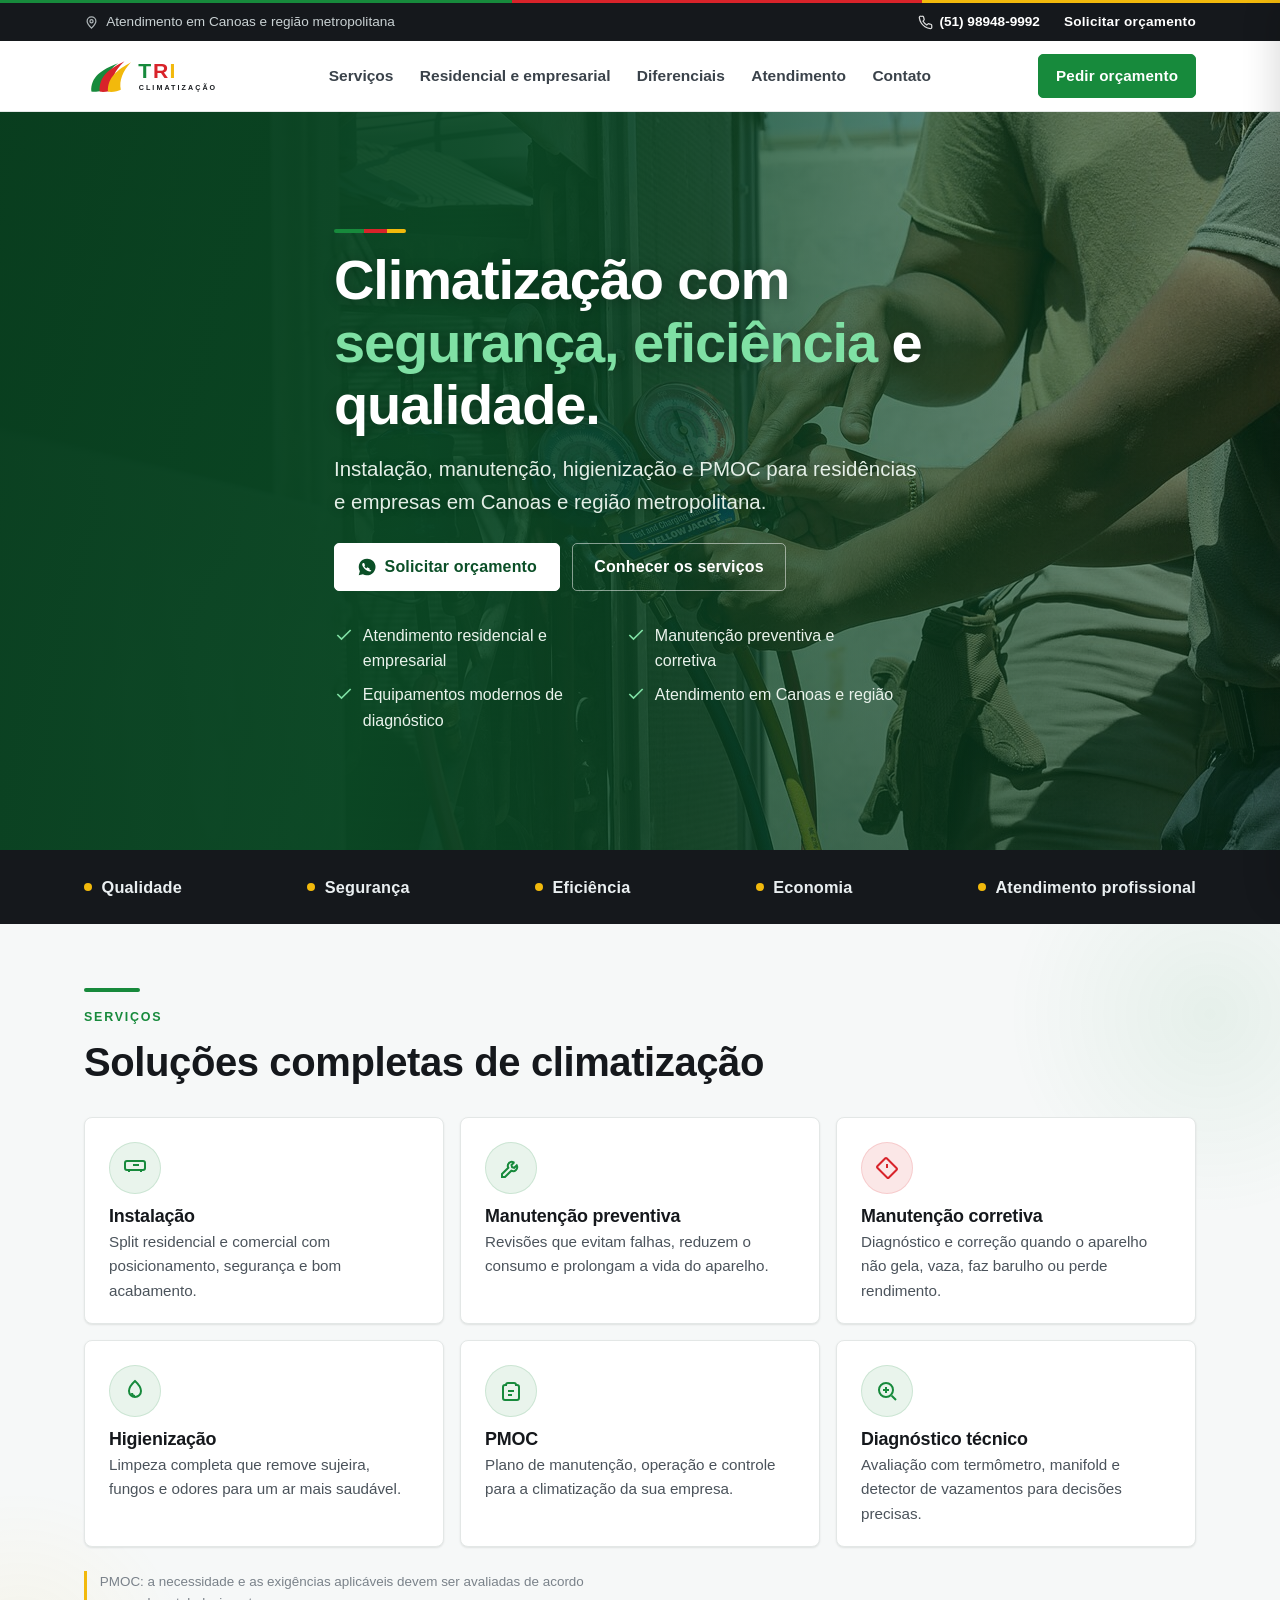
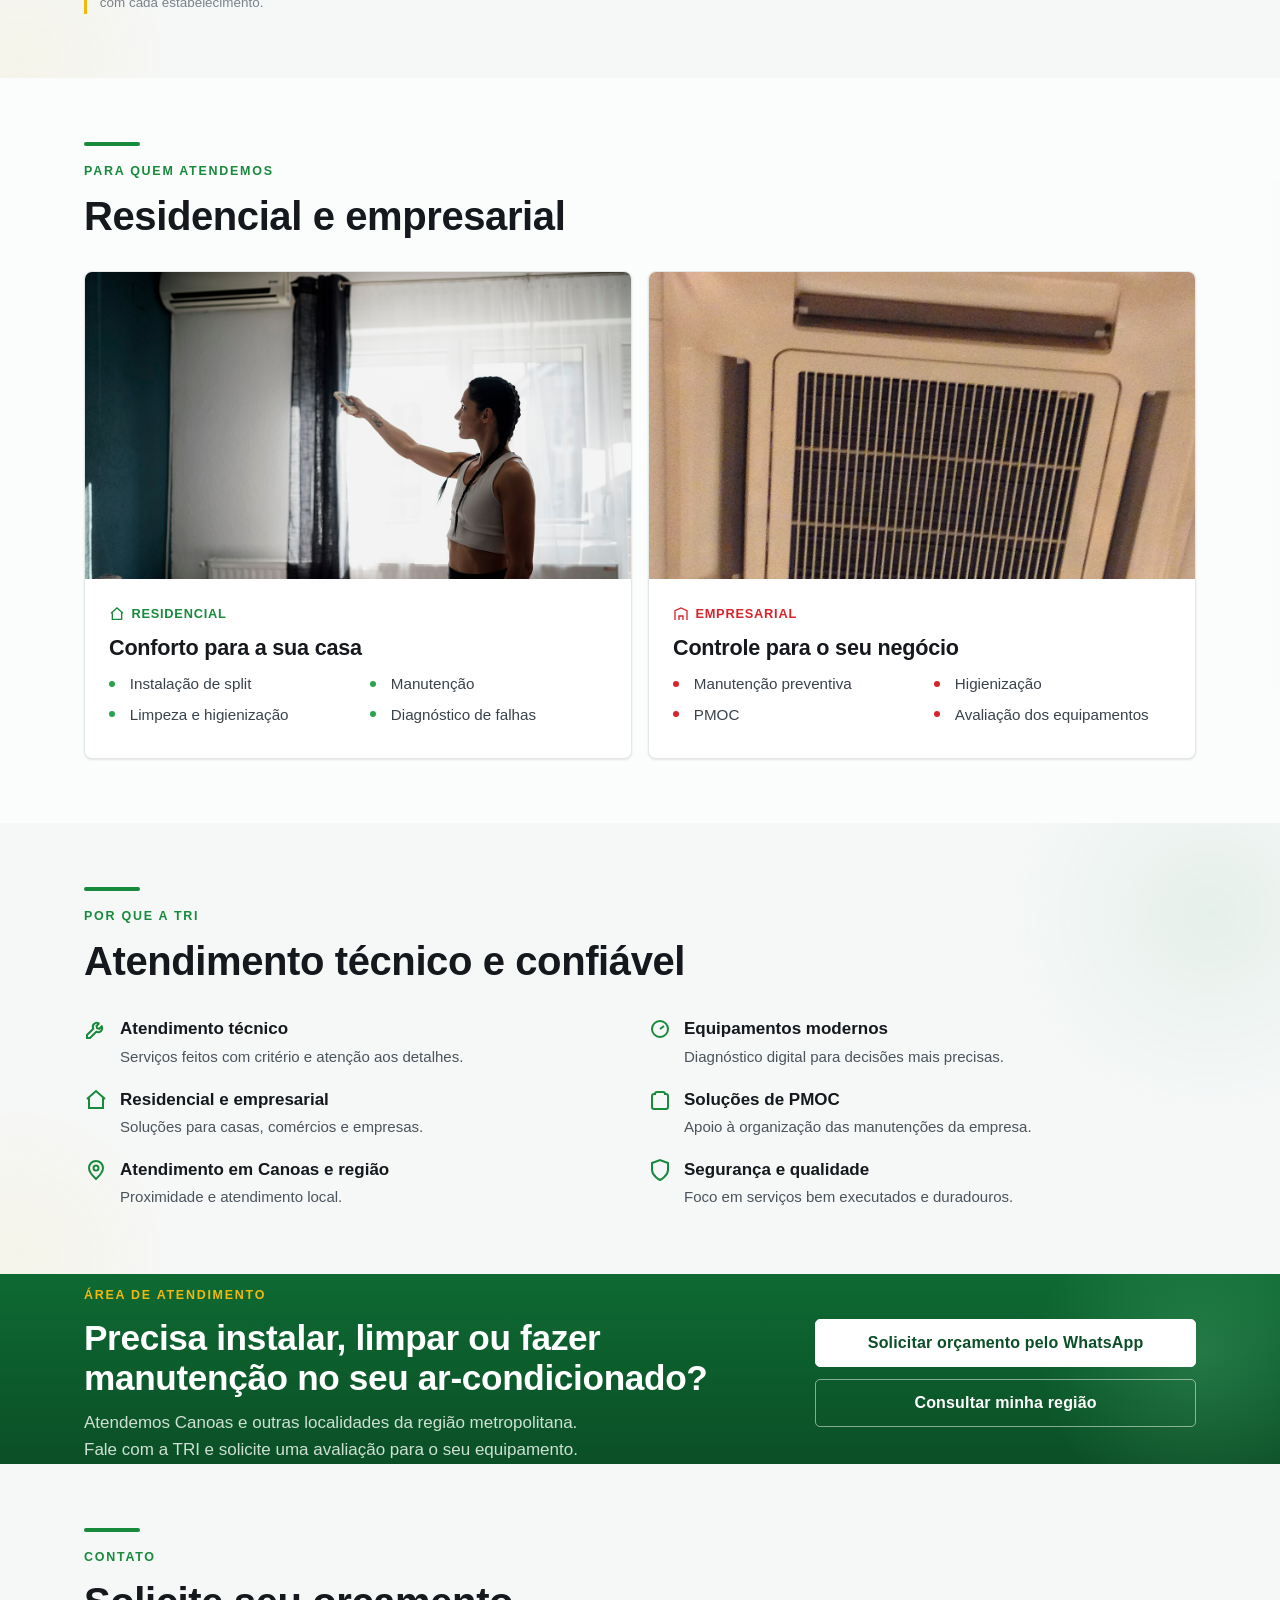
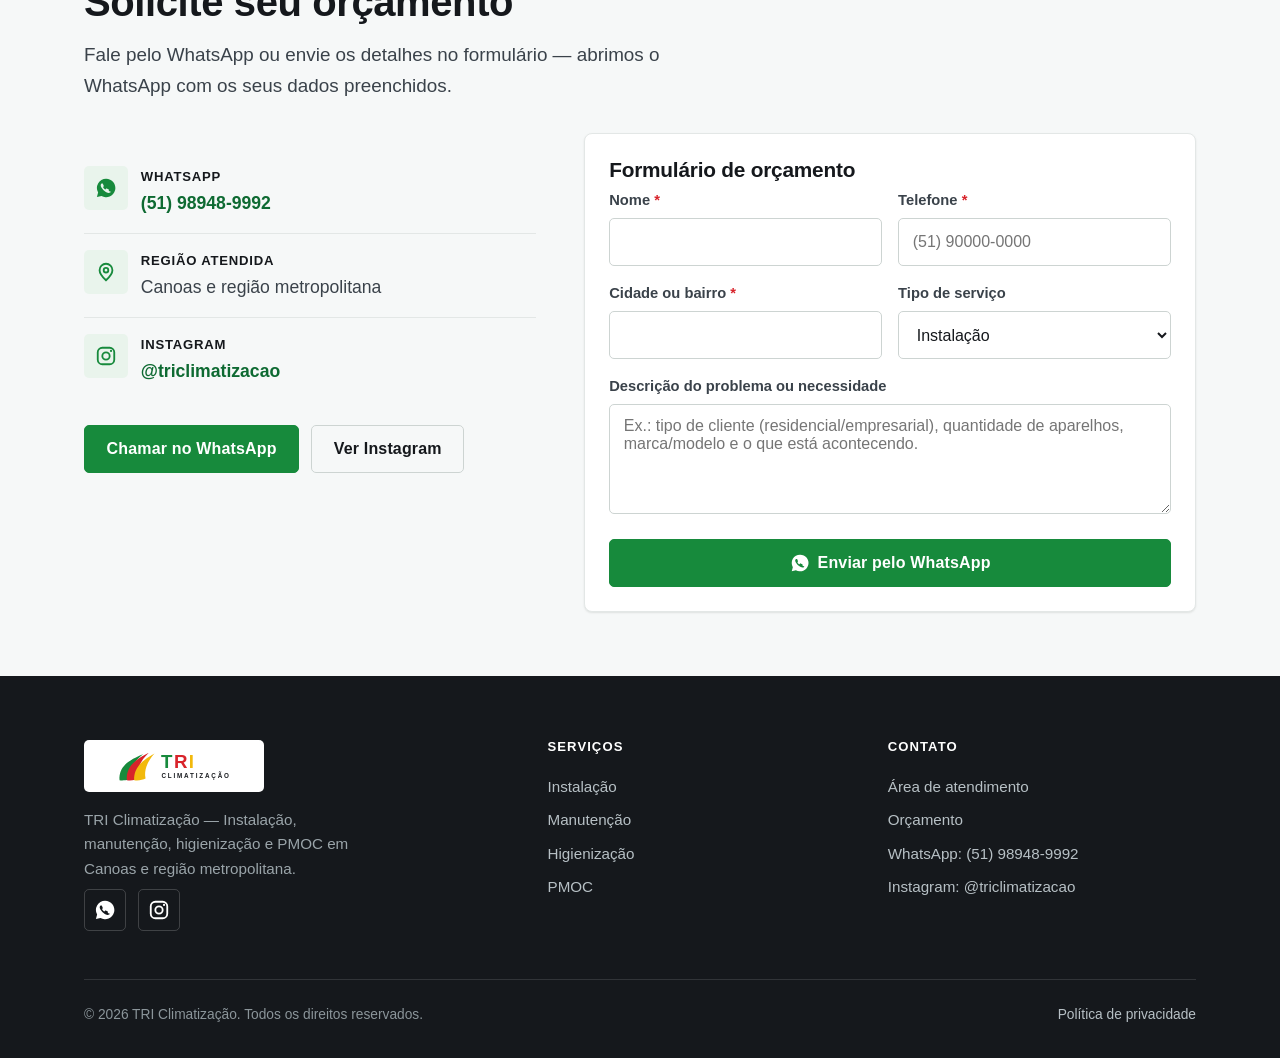
==== commit 36bc4d8f: "teste index" ====
--- a/index.html
+++ b/index.html
@@ -108,7 +108,7 @@
     </button>
   </div>
   <nav aria-label="Navegação mobile">
-    <a href="#servicos">Serviços</a>
+    <a href="#servicos">teste</a>
     <a href="#ambientes">Residencial e empresarial</a>
     <a href="#diferenciais">Diferenciais</a>
     <a href="#atendimento">Área de atendimento</a>
--- a/css/styles.css
+++ b/css/styles.css
@@ -0,0 +1,505 @@
+/* ============================================================
+   TRI Climatização — Design System
+   Institucional • técnico • local
+   ============================================================ */
+
+/* ---------- Tokens ---------- */
+:root{
+  /* Brand */
+  --green-900:#0B4F27;
+  --green-800:#0E6A32;
+  --green-700:#178A3C;   /* institucional principal */
+  --green-600:#2AA24E;
+  --green-050:#E9F4EC;
+  --red-600:#D8232A;     /* alertas / corretiva */
+  --red-700:#B41C22;
+  --yellow-500:#F2B90C;  /* atenção / detalhes */
+  --yellow-050:#FDF4D6;
+
+  /* Neutros */
+  --ink:#15181C;         /* títulos */
+  --ink-soft:#3A424A;    /* texto forte */
+  --body:#4B535B;        /* corpo */
+  --muted:#7A828A;
+  --line:#E3E7E6;
+  --line-strong:#CDD4D2;
+  --surface:#FFFFFF;
+  --surface-2:#F4F6F5;   /* fundo secundário */
+  --surface-3:#EEF2F0;
+
+  /* Tipografia */
+  --font-head:"Archivo","Arial Narrow",Arial,sans-serif;
+  --font-body:"Barlow",-apple-system,Segoe UI,Roboto,Arial,sans-serif;
+
+  /* Espaçamento */
+  --sp-1:.25rem; --sp-2:.5rem; --sp-3:.75rem; --sp-4:1rem;
+  --sp-6:1.5rem; --sp-8:2rem; --sp-12:3rem; --sp-16:4rem; --sp-20:5rem;
+
+  --wrap:1160px;
+  --radius:8px;
+  --radius-sm:5px;
+  --shadow-sm:0 1px 2px rgba(20,30,25,.06),0 1px 3px rgba(20,30,25,.05);
+  --shadow-md:0 6px 18px rgba(20,40,28,.08),0 2px 6px rgba(20,40,28,.06);
+  --topbar-h:38px;
+  --header-h:70px;
+}
+
+/* ---------- Reset ---------- */
+*,*::before,*::after{box-sizing:border-box}
+html{-webkit-text-size-adjust:100%;scroll-behavior:smooth;scroll-padding-top:calc(var(--header-h) + 12px)}
+@media (prefers-reduced-motion:reduce){html{scroll-behavior:auto}}
+body{
+  margin:0;font-family:var(--font-body);color:var(--body);
+  background:#F6F8F8;font-size:1.0625rem;line-height:1.6;
+  -webkit-font-smoothing:antialiased;text-rendering:optimizeLegibility;
+  overflow-x:hidden;
+}
+
+/* Efeito de gelo — intensifica conforme rola (--ice: 0..1, definido no JS) */
+.ice-layer{
+  position:fixed;inset:0;z-index:-1;pointer-events:none;
+  opacity:var(--ice,0);will-change:opacity;
+  background:
+    url("../assets/img/frost.svg") repeat,
+    linear-gradient(180deg,#EEF6F9 0%,#DCEEF6 52%,#C7E4F1 100%);
+  background-size:220px 220px, cover;
+}
+@media (prefers-reduced-motion:reduce){
+  .ice-layer{opacity:.32;transition:none}
+}
+img,svg{max-width:100%;display:block}
+img{height:auto}
+a{color:var(--green-800);text-decoration:none}
+a:hover{text-decoration:underline}
+h1,h2,h3,h4{font-family:var(--font-head);color:var(--ink);line-height:1.12;margin:0;font-weight:800;letter-spacing:-.01em}
+p{margin:0}
+ul{margin:0;padding:0;list-style:none}
+button{font-family:inherit}
+
+/* ---------- Layout helpers ---------- */
+.wrap{width:100%;max-width:var(--wrap);margin-inline:auto;padding-inline:var(--sp-6)}
+.section{padding-block:var(--sp-16)}
+.section--tight{padding-block:var(--sp-12)}
+.section--alt{background:rgba(255,255,255,.55)}
+.section--ink{background:var(--ink);color:#D8DEE2}
+.section--green{background:linear-gradient(180deg,var(--green-800),var(--green-900));color:#EAF3EC}
+.section--deco{position:relative;overflow:hidden}
+.section--deco::before{content:"";position:absolute;right:-140px;top:-120px;width:420px;height:420px;border-radius:50%;
+  background:radial-gradient(circle,rgba(23,138,60,.07),transparent 68%);pointer-events:none;z-index:0}
+.section--deco::after{content:"";position:absolute;left:-160px;bottom:-160px;width:360px;height:360px;border-radius:50%;
+  background:radial-gradient(circle,rgba(242,185,12,.06),transparent 66%);pointer-events:none;z-index:0}
+.section--deco .wrap{position:relative;z-index:1}
+.eyebrow{
+  font-family:var(--font-head);font-weight:700;font-size:.78rem;letter-spacing:.14em;
+  text-transform:uppercase;color:var(--green-700);margin:0 0 var(--sp-3)
+}
+.section--ink .eyebrow,.section--green .eyebrow{color:var(--yellow-500)}
+.h2{font-size:clamp(1.7rem,4.6vw,2.5rem)}
+.h3{font-size:clamp(1.15rem,2.4vw,1.35rem);font-weight:700}
+.lead{font-size:clamp(1.02rem,2.2vw,1.18rem);color:var(--ink-soft);max-width:60ch}
+.section--ink .lead,.section--green .lead{color:#C9D3CC}
+.head-block{max-width:720px;margin-bottom:var(--sp-8)}
+.center{text-align:center;margin-inline:auto}
+
+/* Curva de marca (grafismo discreto) */
+.brand-rule{height:4px;width:56px;border-radius:4px;background:var(--green-700);margin-bottom:var(--sp-4)}
+.brand-rule--tri{
+  width:72px;background:linear-gradient(90deg,var(--green-700) 0 42%,var(--red-600) 42% 74%,var(--yellow-500) 74% 100%)
+}
+
+/* ---------- Buttons ---------- */
+.btn{
+  --bg:var(--green-700);--fg:#fff;--bd:var(--green-700);
+  display:inline-flex;align-items:center;justify-content:center;gap:.5rem;
+  font-family:var(--font-head);font-weight:700;font-size:1rem;letter-spacing:.01em;
+  padding:.82rem 1.35rem;border-radius:var(--radius-sm);border:1.5px solid var(--bd);
+  background:var(--bg);color:var(--fg);cursor:pointer;text-decoration:none;
+  min-height:48px;transition:background .18s ease,transform .12s ease,box-shadow .18s ease;
+  line-height:1.1;text-align:center;
+}
+.btn:hover{background:var(--green-800);border-color:var(--green-800);text-decoration:none;box-shadow:var(--shadow-md)}
+.btn:active{transform:translateY(1px)}
+.btn--ghost{--bg:transparent;--fg:var(--ink);--bd:var(--line-strong)}
+.btn--ghost:hover{--bg:var(--surface-2);background:var(--surface-2);border-color:var(--line-strong)}
+.btn--on-dark{--bg:#fff;--fg:var(--green-900);--bd:#fff}
+.btn--on-dark:hover{background:#EDF3EE;border-color:#EDF3EE}
+.btn--ghost-light{--bg:transparent;--fg:#fff;--bd:rgba(255,255,255,.5)}
+.btn--ghost-light:hover{background:rgba(255,255,255,.12);border-color:#fff}
+.btn--wa{--bg:var(--green-700);--fg:#fff;--bd:var(--green-700)}
+.btn--block{width:100%}
+.btn .ico{width:20px;height:20px;flex:none}
+
+:where(a,button,input,textarea,select):focus-visible{
+  outline:3px solid var(--yellow-500);outline-offset:2px;border-radius:4px
+}
+
+/* ============================================================
+   Top bar
+   ============================================================ */
+.topbar{background:var(--ink);color:#C9D1D3;font-size:.85rem;border-top:3px solid transparent;border-image:linear-gradient(90deg,var(--green-700) 0 40%,var(--red-600) 40% 72%,var(--yellow-500) 72% 100%) 1}
+.topbar .wrap{display:flex;align-items:center;justify-content:space-between;gap:var(--sp-4);min-height:var(--topbar-h)}
+.topbar__area{display:flex;align-items:center;gap:.45rem}
+.topbar__right{display:flex;align-items:center;gap:var(--sp-6)}
+.topbar a{color:#fff}
+.topbar__phone{display:inline-flex;align-items:center;gap:.4rem;font-weight:600}
+.topbar__cta{color:var(--yellow-500);font-weight:700;font-family:var(--font-head);letter-spacing:.02em}
+.topbar .ico{width:15px;height:15px;opacity:.85}
+@media (max-width:720px){
+  .topbar__area{display:none}
+  .topbar .wrap{justify-content:center}
+  .topbar__right{gap:var(--sp-4)}
+}
+
+/* ============================================================
+   Header
+   ============================================================ */
+.header{position:sticky;top:0;z-index:50;background:rgba(255,255,255,.96);backdrop-filter:saturate(1.1) blur(6px);border-bottom:1px solid var(--line)}
+.header__inner{display:flex;align-items:center;justify-content:space-between;gap:var(--sp-6);min-height:var(--header-h)}
+.brand{display:inline-flex;align-items:center}
+.brand img{height:44px;width:auto}
+.nav{display:none}
+.nav ul{display:flex;align-items:center;gap:var(--sp-1)}
+.nav a{
+  display:inline-block;padding:.5rem .7rem;color:var(--ink-soft);font-weight:600;
+  font-size:.97rem;border-radius:var(--radius-sm)
+}
+.nav a:hover{color:var(--green-800);background:var(--surface-2);text-decoration:none}
+.header__actions{display:flex;align-items:center;gap:var(--sp-3)}
+.header__actions .btn{padding:.62rem 1.05rem;min-height:44px;font-size:.95rem}
+.menu-toggle{
+  display:inline-flex;align-items:center;justify-content:center;width:46px;height:46px;
+  border:1.5px solid var(--line-strong);background:#fff;border-radius:var(--radius-sm);cursor:pointer
+}
+.menu-toggle .ico{width:24px;height:24px;color:var(--ink)}
+.menu-toggle .ico--close{display:none}
+.menu-toggle[aria-expanded="true"] .ico--open{display:none}
+.menu-toggle[aria-expanded="true"] .ico--close{display:block}
+
+/* Mobile drawer */
+.mobile-nav{
+  position:fixed;inset:0 0 0 auto;width:min(84vw,340px);background:#fff;z-index:60;
+  transform:translateX(100%);transition:transform .25s ease;box-shadow:-8px 0 30px rgba(0,0,0,.12);
+  display:flex;flex-direction:column;padding:var(--sp-6);overflow-y:auto
+}
+.mobile-nav[data-open="true"]{transform:translateX(0)}
+.mobile-nav__head{display:flex;align-items:center;justify-content:space-between;margin-bottom:var(--sp-4)}
+.mobile-nav a{padding:.85rem .25rem;font-family:var(--font-head);font-weight:600;font-size:1.1rem;color:var(--ink);border-bottom:1px solid var(--line)}
+.mobile-nav a:hover{color:var(--green-700);text-decoration:none}
+.mobile-nav .btn{margin-top:var(--sp-6)}
+.scrim{position:fixed;inset:0;background:rgba(15,20,18,.5);z-index:55;opacity:0;visibility:hidden;transition:opacity .25s ease}
+.scrim[data-open="true"]{opacity:1;visibility:visible}
+@media (prefers-reduced-motion:reduce){.mobile-nav,.scrim{transition:none}}
+
+@media (min-width:1000px){
+  .nav{display:block}
+  .menu-toggle{display:none}
+}
+
+/* ============================================================
+   Hero (imagem cheia + overlay de marca)
+   ============================================================ */
+.hero{position:relative;overflow:hidden;background:var(--green-900);display:flex;align-items:center;min-height:clamp(540px,82vh,760px)}
+.hero__bg{position:absolute;inset:0;z-index:0}
+.hero__bg img{width:100%;height:100%;object-fit:cover;object-position:72% center}
+.hero__overlay{position:absolute;inset:0;z-index:1;background:
+  linear-gradient(102deg, rgba(9,63,31,.97) 0%, rgba(11,74,37,.92) 34%, rgba(12,78,40,.55) 62%, rgba(12,78,40,.18) 100%),
+  linear-gradient(180deg, rgba(6,40,20,.25), rgba(6,40,20,.55))}
+.hero__content{position:relative;z-index:2;color:#fff;max-width:660px;padding-block:var(--sp-16)}
+.hero__title{font-size:clamp(2.1rem,6.4vw,3.5rem);color:#fff;letter-spacing:-.02em;text-shadow:0 2px 14px rgba(0,0,0,.28)}
+.hero__title em{font-style:normal;color:#7FE0A4}
+.hero__text{margin-top:var(--sp-4);font-size:clamp(1.05rem,2.4vw,1.28rem);color:#E4EFE7;max-width:52ch;text-shadow:0 1px 8px rgba(0,0,0,.25)}
+.hero__cta{display:flex;flex-wrap:wrap;gap:var(--sp-3);margin-top:var(--sp-6)}
+.hero__highlights{display:grid;grid-template-columns:1fr;gap:var(--sp-2) var(--sp-6);margin-top:var(--sp-8);max-width:560px}
+.hero__highlights li{display:flex;gap:.55rem;align-items:flex-start;font-size:1rem;color:#EAF3EC;font-weight:500}
+.hero__highlights .ico{width:20px;height:20px;color:#7FE0A4;flex:none;margin-top:2px}
+@media (min-width:560px){.hero__highlights{grid-template-columns:1fr 1fr}}
+@media (min-width:900px){.hero__content{padding-block:var(--sp-20)}}
+
+/* ---------- Faixa de confiança ---------- */
+.trust{background:var(--ink);color:#EAEFF1}
+.trust__list{display:flex;flex-wrap:wrap;gap:var(--sp-3) var(--sp-8);align-items:center;justify-content:space-between;padding-block:var(--sp-6)}
+.trust__list li{display:flex;align-items:center;gap:.6rem;font-family:var(--font-head);font-weight:600;font-size:1.02rem;letter-spacing:.01em}
+.trust__list .dot{width:8px;height:8px;border-radius:50%;background:var(--yellow-500);flex:none}
+@media (max-width:640px){
+  .trust__list{gap:var(--sp-3) var(--sp-6)}
+  .trust__list li{font-size:.92rem}
+}
+
+/* ============================================================
+   Sobre
+   ============================================================ */
+.about__grid{display:grid;gap:var(--sp-8);grid-template-columns:1fr}
+.about__media .frame{border-radius:var(--radius);overflow:hidden;aspect-ratio:4/3;border:1px solid var(--line);box-shadow:var(--shadow-sm);background:var(--surface-2)}
+.about__media img{width:100%;height:100%;object-fit:cover}
+.about__cols{display:grid;grid-template-columns:1fr;gap:var(--sp-4);margin:var(--sp-6) 0}
+.about__cols .item{padding-left:var(--sp-4);border-left:3px solid var(--green-050)}
+.about__cols .item strong{display:block;font-family:var(--font-head);color:var(--ink);margin-bottom:2px}
+@media (min-width:860px){
+  .about__grid{grid-template-columns:.9fr 1.1fr;align-items:center;gap:var(--sp-16)}
+  .about__cols{grid-template-columns:1fr 1fr}
+}
+
+/* ============================================================
+   Serviços
+   ============================================================ */
+.services{display:grid;gap:var(--sp-6);grid-template-columns:1fr}
+.svc{
+  background:#fff;border:1px solid var(--line);border-radius:var(--radius);padding:var(--sp-6);
+  position:relative;overflow:hidden;box-shadow:var(--shadow-sm);
+  transition:box-shadow .2s ease,transform .2s ease,border-color .2s ease
+}
+.svc::before{content:"";position:absolute;left:0;top:0;height:3px;width:100%;background:var(--green-700);transform:scaleX(0);transform-origin:left;transition:transform .25s ease}
+.svc--alert::before{background:var(--red-600)}
+.svc:hover{box-shadow:var(--shadow-md);transform:translateY(-3px);border-color:var(--line-strong)}
+.svc:hover::before{transform:scaleX(1)}
+@media (prefers-reduced-motion:reduce){.svc,.svc::before{transition:none}.svc:hover{transform:none}}
+.svc__ico{width:52px;height:52px;border-radius:50%;display:grid;place-items:center;background:var(--green-050);color:var(--green-700);margin-bottom:var(--sp-4);box-shadow:inset 0 0 0 1px rgba(23,138,60,.14)}
+.svc__ico .ico{width:24px;height:24px}
+.svc--alert .svc__ico{background:#FBE7E7;color:var(--red-600);box-shadow:inset 0 0 0 1px rgba(216,35,42,.14)}
+.svc h3{font-size:1.22rem;margin-bottom:var(--sp-2)}
+.svc p{font-size:.98rem;margin-bottom:var(--sp-4)}
+.svc__list li{position:relative;padding-left:1.35rem;font-size:.94rem;margin-bottom:.35rem;color:var(--ink-soft)}
+.svc__list li::before{content:"";position:absolute;left:0;top:.55em;width:7px;height:7px;border-radius:2px;background:var(--green-600)}
+.svc--alert .svc__list li::before{background:var(--red-600)}
+.svc--wide{grid-column:1/-1}
+.svc--wide .svc__inner{display:grid;gap:var(--sp-6);grid-template-columns:1fr}
+.svc__note{margin-top:var(--sp-4);font-size:.86rem;color:var(--muted);background:var(--surface-2);border-radius:var(--radius-sm);padding:.7rem .85rem;border-left:3px solid var(--yellow-500)}
+@media (min-width:680px){.services{grid-template-columns:1fr 1fr}}
+@media (min-width:1000px){.services{grid-template-columns:1fr 1fr}.svc--wide .svc__inner{grid-template-columns:1.1fr 1fr}}
+
+/* Serviços compactos (versão enxuta) */
+.services--compact{gap:var(--sp-4)}
+.svc--compact{padding:var(--sp-6) var(--sp-6) calc(var(--sp-6) - .25rem)}
+.svc--compact h3{font-size:1.12rem;margin-bottom:var(--sp-1)}
+.svc--compact p{font-size:.95rem;margin-bottom:0}
+.svc__ico{margin-bottom:var(--sp-3)}
+.svc-legal{margin-top:var(--sp-6);font-size:.84rem;color:var(--muted);border-left:3px solid var(--yellow-500);padding-left:.8rem;max-width:70ch}
+@media (min-width:680px){.services--compact{grid-template-columns:1fr 1fr}}
+@media (min-width:960px){.services--compact{grid-template-columns:1fr 1fr 1fr}}
+
+/* PMOC destaque within services */
+.svc--pmoc{background:var(--green-900);color:#DCE9DF;border-color:var(--green-900)}
+.svc--pmoc h3{color:#fff}
+.svc--pmoc p{color:#C6D6C9}
+.svc--pmoc .svc__ico{background:rgba(255,255,255,.12);color:var(--yellow-500)}
+.svc--pmoc .svc__list li{color:#D2E0D5}
+.svc--pmoc .svc__list li::before{background:var(--yellow-500)}
+.svc--pmoc .svc__note{background:rgba(255,255,255,.08);color:#B9CBBD;border-left-color:var(--yellow-500)}
+.svc--pmoc .pmoc-eyebrow{color:var(--yellow-500);font-family:var(--font-head);font-weight:700;font-size:.78rem;letter-spacing:.12em;text-transform:uppercase;margin-bottom:var(--sp-2)}
+
+/* ============================================================
+   Residencial / Empresarial (split)
+   ============================================================ */
+.segments{display:grid;gap:var(--sp-4);grid-template-columns:1fr}
+.segment{border:1px solid var(--line);border-radius:var(--radius);overflow:hidden;background:#fff;box-shadow:var(--shadow-sm);transition:box-shadow .2s ease,transform .2s ease}
+.segment:hover{box-shadow:var(--shadow-md);transform:translateY(-2px)}
+@media (prefers-reduced-motion:reduce){.segment:hover{transform:none}}
+.segment__media{aspect-ratio:16/9;background:var(--surface-2);overflow:hidden}
+.segment__media img{width:100%;height:100%;object-fit:cover}
+.segment__body{padding:var(--sp-6)}
+.segment__tag{display:inline-flex;align-items:center;gap:.4rem;font-family:var(--font-head);font-weight:700;font-size:.8rem;letter-spacing:.06em;text-transform:uppercase;color:var(--green-700);margin-bottom:var(--sp-3)}
+.segment--biz .segment__tag{color:var(--red-600)}
+.segment h3{font-size:1.35rem;margin-bottom:var(--sp-3)}
+.segment__list{columns:2;column-gap:var(--sp-6)}
+.segment__list li{break-inside:avoid;padding-left:1.3rem;position:relative;font-size:.95rem;margin-bottom:.4rem;color:var(--ink-soft)}
+.segment__list li::before{content:"";position:absolute;left:0;top:.55em;width:6px;height:6px;border-radius:50%;background:var(--green-600)}
+.segment--biz .segment__list li::before{background:var(--red-600)}
+@media (min-width:860px){.segments{grid-template-columns:1fr 1fr}}
+
+/* ============================================================
+   Tecnologia (editorial)
+   ============================================================ */
+.tech__grid{display:grid;gap:var(--sp-8);grid-template-columns:1fr}
+.tech__media .frame{border-radius:var(--radius);overflow:hidden;aspect-ratio:4/3;border:1px solid var(--line);box-shadow:var(--shadow-sm);background:var(--surface-2)}
+.tech__media img{width:100%;height:100%;object-fit:cover}
+.tech__items{display:grid;gap:var(--sp-4);grid-template-columns:1fr}
+.tech__item{display:flex;gap:var(--sp-4);padding-bottom:var(--sp-4);border-bottom:1px solid var(--line)}
+.tech__item:last-child{border-bottom:0;padding-bottom:0}
+.tech__item .ico-wrap{width:42px;height:42px;flex:none;border-radius:var(--radius-sm);background:var(--surface-2);display:grid;place-items:center;color:var(--green-700)}
+.tech__item .ico-wrap .ico{width:22px;height:22px}
+.tech__item h3{font-size:1.05rem;margin-bottom:2px}
+.tech__item p{font-size:.94rem}
+@media (min-width:900px){.tech__grid{grid-template-columns:1fr 1fr;align-items:center;gap:var(--sp-16)}.tech__items{gap:var(--sp-6)}}
+
+/* ============================================================
+   Benefícios
+   ============================================================ */
+.benefits{display:grid;gap:var(--sp-4) var(--sp-8);grid-template-columns:1fr}
+.benefit{display:flex;gap:.7rem;align-items:flex-start;padding:var(--sp-3) 0;border-bottom:1px solid var(--line)}
+.benefit .ico{width:22px;height:22px;color:var(--green-700);flex:none;margin-top:2px}
+.benefit strong{font-family:var(--font-head);color:var(--ink);font-weight:600;font-size:1.02rem}
+@media (min-width:680px){.benefits{grid-template-columns:1fr 1fr}}
+@media (min-width:1000px){.benefits{grid-template-columns:1fr 1fr}}
+
+/* ============================================================
+   Problemas resolvidos
+   ============================================================ */
+.problems__grid{display:grid;gap:var(--sp-3);grid-template-columns:1fr}
+.problem{display:flex;align-items:center;gap:.7rem;background:#fff;border:1px solid var(--line);border-left:3px solid var(--red-600);border-radius:var(--radius-sm);padding:.85rem 1rem;font-weight:500;color:var(--ink-soft);font-size:.98rem}
+.problem .ico{width:20px;height:20px;color:var(--red-600);flex:none}
+@media (min-width:680px){.problems__grid{grid-template-columns:1fr 1fr}}
+@media (min-width:1000px){.problems__grid{grid-template-columns:1fr 1fr 1fr}}
+
+/* ============================================================
+   Processo
+   ============================================================ */
+.steps{display:grid;gap:var(--sp-6);grid-template-columns:1fr;counter-reset:step}
+.step{position:relative;padding-left:var(--sp-16)}
+.step::before{
+  counter-increment:step;content:counter(step,decimal-leading-zero);
+  position:absolute;left:0;top:-4px;font-family:var(--font-head);font-weight:800;font-size:1.5rem;
+  color:var(--green-700);background:var(--green-050);width:52px;height:52px;border-radius:var(--radius-sm);
+  display:grid;place-items:center
+}
+.step h3{font-size:1.1rem;margin-bottom:4px}
+.step p{font-size:.96rem}
+@media (min-width:760px){.steps{grid-template-columns:1fr 1fr}}
+@media (min-width:1080px){.steps{grid-template-columns:repeat(5,1fr);gap:var(--sp-4)}.step{padding-left:0;padding-top:64px}.step::before{top:0}}
+
+/* ============================================================
+   CTA / PMOC empresas / faixas verdes
+   ============================================================ */
+.cta-band{position:relative;overflow:hidden}
+.cta-band::after{content:"";position:absolute;right:-90px;top:-90px;width:340px;height:340px;border-radius:50%;background:radial-gradient(circle,rgba(127,224,164,.20),transparent 68%);pointer-events:none;z-index:0}
+.cta-band .wrap{position:relative;z-index:1}
+.cta-band__inner{display:grid;gap:var(--sp-6);align-items:center;grid-template-columns:1fr}
+.cta-band h2{color:#fff;font-size:clamp(1.5rem,4vw,2.2rem)}
+.cta-band p{color:#CFE0D3;margin-top:var(--sp-3);max-width:56ch}
+.cta-band__actions{display:flex;flex-wrap:wrap;gap:var(--sp-3);margin-top:var(--sp-2)}
+.cta-band__pubs{display:flex;flex-wrap:wrap;gap:.5rem;margin-top:var(--sp-4)}
+.cta-band__pubs span{font-size:.85rem;background:rgba(255,255,255,.1);border:1px solid rgba(255,255,255,.18);border-radius:100px;padding:.3rem .8rem;color:#E6F0E8}
+@media (min-width:900px){.cta-band__inner{grid-template-columns:1.3fr .7fr}.cta-band__actions{justify-content:flex-end;flex-direction:column;align-items:stretch}}
+
+/* ============================================================
+   Galeria
+   ============================================================ */
+.gallery{display:grid;gap:var(--sp-3);grid-template-columns:1fr 1fr}
+.gallery figure{margin:0;border-radius:var(--radius-sm);overflow:hidden;background:var(--surface-2);aspect-ratio:1/1;border:1px solid var(--line)}
+.gallery img{width:100%;height:100%;object-fit:cover;transition:transform .4s ease}
+.gallery figure:hover img{transform:scale(1.04)}
+@media (prefers-reduced-motion:reduce){.gallery figure:hover img{transform:none}}
+.gallery figure:nth-child(1),.gallery figure:nth-child(6){aspect-ratio:1/1}
+@media (min-width:760px){.gallery{grid-template-columns:repeat(3,1fr)}.gallery figure.tall{grid-row:span 2;aspect-ratio:auto}}
+
+/* ============================================================
+   Diferenciais
+   ============================================================ */
+.diffs{display:grid;gap:var(--sp-4);grid-template-columns:1fr}
+.diff{display:flex;gap:.75rem;align-items:flex-start}
+.diff .ico{width:24px;height:24px;color:var(--green-700);flex:none;margin-top:2px}
+.diff strong{font-family:var(--font-head);color:var(--ink);font-weight:600;display:block}
+.diff span{font-size:.94rem}
+@media (min-width:680px){.diffs{grid-template-columns:1fr 1fr}}
+@media (min-width:1000px){.diffs{grid-template-columns:1fr 1fr}}
+
+/* ============================================================
+   Área de atendimento
+   ============================================================ */
+.area__grid{display:grid;gap:var(--sp-8);grid-template-columns:1fr;align-items:center}
+.area__list{display:flex;flex-wrap:wrap;gap:var(--sp-2);margin:var(--sp-4) 0}
+.area__list span{font-family:var(--font-head);font-weight:600;background:#fff;border:1px solid var(--line-strong);border-radius:100px;padding:.4rem 1rem;color:var(--ink-soft)}
+.area__map{border-radius:var(--radius);overflow:hidden;border:1px solid var(--line);aspect-ratio:16/10;background:var(--surface-2);box-shadow:var(--shadow-sm)}
+.area__map img{width:100%;height:100%;object-fit:cover}
+@media (min-width:860px){.area__grid{grid-template-columns:1fr 1fr;gap:var(--sp-16)}}
+
+/* ============================================================
+   FAQ
+   ============================================================ */
+.faq{max-width:820px;margin-inline:auto}
+.faq details{border:1px solid var(--line);border-radius:var(--radius-sm);margin-bottom:var(--sp-3);background:#fff;overflow:hidden}
+.faq details[open]{border-color:var(--line-strong);box-shadow:var(--shadow-sm)}
+.faq summary{
+  list-style:none;cursor:pointer;padding:1.05rem 1.2rem;font-family:var(--font-head);font-weight:600;
+  color:var(--ink);font-size:1.05rem;display:flex;justify-content:space-between;align-items:center;gap:1rem
+}
+.faq summary::-webkit-details-marker{display:none}
+.faq summary .chev{width:22px;height:22px;color:var(--green-700);flex:none;transition:transform .2s ease}
+.faq details[open] summary .chev{transform:rotate(180deg)}
+.faq details p{padding:0 1.2rem 1.15rem;font-size:.98rem;max-width:70ch}
+@media (prefers-reduced-motion:reduce){.faq summary .chev{transition:none}}
+
+/* ============================================================
+   Contato + Formulário
+   ============================================================ */
+.contact__grid{display:grid;gap:var(--sp-8);grid-template-columns:1fr}
+.contact__info .info-item{display:flex;gap:.8rem;align-items:flex-start;padding:var(--sp-4) 0;border-bottom:1px solid var(--line)}
+.contact__info .info-item:last-of-type{border-bottom:0}
+.contact__info .ico-wrap{width:44px;height:44px;flex:none;border-radius:var(--radius-sm);background:var(--green-050);color:var(--green-700);display:grid;place-items:center}
+.contact__info .ico-wrap .ico{width:22px;height:22px}
+.contact__info dt{font-family:var(--font-head);font-weight:700;color:var(--ink);font-size:.82rem;letter-spacing:.06em;text-transform:uppercase}
+.contact__info dd{margin:2px 0 0;font-size:1.1rem;color:var(--ink-soft);font-weight:500}
+.contact__info dd a{font-weight:600}
+.contact__actions{display:flex;flex-wrap:wrap;gap:var(--sp-3);margin-top:var(--sp-6)}
+
+.form{background:#fff;border:1px solid var(--line);border-radius:var(--radius);padding:var(--sp-6);box-shadow:var(--shadow-sm)}
+.form h3{font-size:1.3rem;margin-bottom:var(--sp-2)}
+.form__intro{font-size:.95rem;margin-bottom:var(--sp-6)}
+.field{margin-bottom:var(--sp-4)}
+.field label{display:block;font-weight:600;color:var(--ink-soft);margin-bottom:.35rem;font-size:.92rem}
+.field .req{color:var(--red-600)}
+.field input,.field select,.field textarea{
+  width:100%;padding:.72rem .85rem;border:1.5px solid var(--line-strong);border-radius:var(--radius-sm);
+  font-family:inherit;font-size:1rem;color:var(--ink);background:#fff;min-height:48px
+}
+.field textarea{min-height:110px;resize:vertical}
+.field input:focus,.field select:focus,.field textarea:focus{border-color:var(--green-700);outline-offset:0}
+.field--row{display:grid;gap:var(--sp-4);grid-template-columns:1fr}
+.form__note{font-size:.82rem;color:var(--muted);margin-top:var(--sp-4);display:flex;gap:.4rem;align-items:flex-start}
+.form__note .ico{width:16px;height:16px;flex:none;margin-top:2px}
+.form__status{margin-top:var(--sp-3);font-size:.92rem;font-weight:600;padding:.7rem .85rem;border-radius:var(--radius-sm);display:none}
+.form__status[data-state="error"]{display:block;background:#FBE7E7;color:var(--red-700)}
+.form__status[data-state="ok"]{display:block;background:var(--green-050);color:var(--green-800)}
+@media (min-width:560px){.field--row{grid-template-columns:1fr 1fr}}
+@media (min-width:960px){.contact__grid{grid-template-columns:.85fr 1.15fr;gap:var(--sp-12)}}
+
+/* ============================================================
+   Footer
+   ============================================================ */
+.footer{background:var(--ink);color:#AEB7BC;padding-block:var(--sp-16) var(--sp-8);font-size:.95rem}
+.footer__grid{display:grid;gap:var(--sp-8);grid-template-columns:1fr}
+.footer__brand img{height:52px;filter:none;background:#fff;padding:.4rem .6rem;border-radius:var(--radius-sm)}
+.footer__brand p{margin-top:var(--sp-4);max-width:34ch;color:#9AA4A9}
+.footer h4{color:#fff;font-size:.82rem;letter-spacing:.08em;text-transform:uppercase;margin-bottom:var(--sp-4);font-family:var(--font-head)}
+.footer__col a,.footer__col li{color:#B7C0C5;padding:.28rem 0;display:block}
+.footer__col a:hover{color:#fff}
+.footer__social{display:flex;gap:var(--sp-3);margin-top:var(--sp-2)}
+.footer__social a{width:42px;height:42px;border:1px solid rgba(255,255,255,.18);border-radius:var(--radius-sm);display:grid;place-items:center;color:#fff}
+.footer__social a:hover{background:rgba(255,255,255,.1)}
+.footer__social .ico{width:22px;height:22px}
+.footer__bottom{border-top:1px solid rgba(255,255,255,.12);margin-top:var(--sp-12);padding-top:var(--sp-6);display:flex;flex-wrap:wrap;gap:var(--sp-3) var(--sp-6);justify-content:space-between;align-items:center;font-size:.86rem;color:#8B959A}
+.footer__bottom a{color:#B7C0C5}
+@media (min-width:760px){.footer__grid{grid-template-columns:1.4fr 1fr 1fr}}
+
+/* ============================================================
+   Mobile sticky bar
+   ============================================================ */
+.mobilebar{
+  position:fixed;left:0;right:0;bottom:0;z-index:45;background:#fff;border-top:1px solid var(--line);
+  display:grid;grid-template-columns:1fr 1fr 1fr;box-shadow:0 -4px 16px rgba(0,0,0,.08);
+  padding-bottom:env(safe-area-inset-bottom)
+}
+.mobilebar a{
+  display:flex;flex-direction:column;align-items:center;justify-content:center;gap:2px;
+  padding:.55rem 0 .5rem;font-size:.72rem;font-weight:600;color:var(--ink-soft);min-height:56px
+}
+.mobilebar a:hover{text-decoration:none}
+.mobilebar a .ico{width:22px;height:22px}
+.mobilebar a.is-primary{color:#fff;background:var(--green-700)}
+.mobilebar a.is-primary .ico{color:#fff}
+@media (min-width:1000px){.mobilebar{display:none}}
+body{padding-bottom:0}
+@media (max-width:999px){body{padding-bottom:64px}}
+
+/* ---------- Reveal (respeita reduced motion) ---------- */
+.reveal{opacity:0;transform:translateY(16px);transition:opacity .5s ease,transform .5s ease}
+.reveal.is-in{opacity:1;transform:none}
+@media (prefers-reduced-motion:reduce){.reveal{opacity:1;transform:none;transition:none}}
+
+/* ---------- Placeholder de foto (trocar por foto real) ---------- */
+.ph{
+  width:100%;height:100%;display:grid;place-items:center;color:var(--muted);
+  background:
+    linear-gradient(135deg,var(--surface-3),var(--surface-2));
+  font-family:var(--font-head);font-size:.8rem;letter-spacing:.1em;text-transform:uppercase;text-align:center;padding:1rem
+}
+.ph span{opacity:.7}
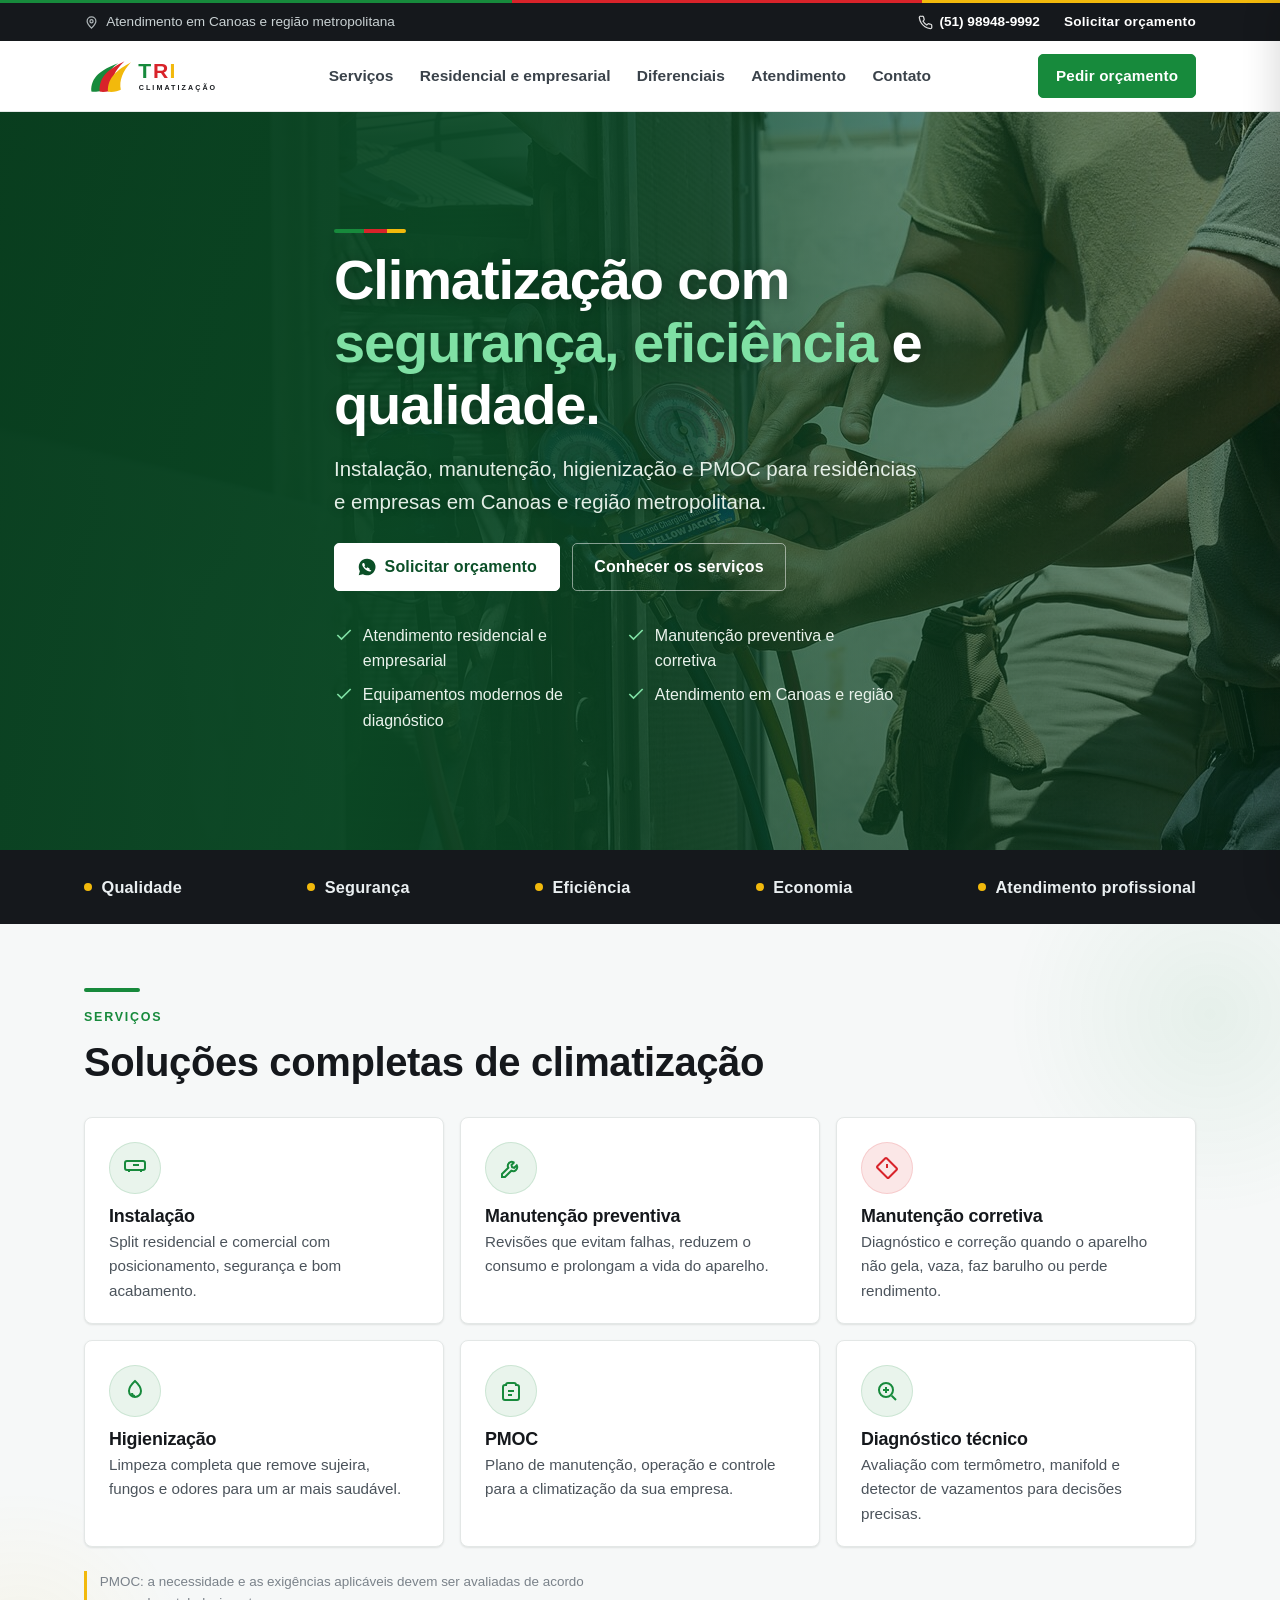
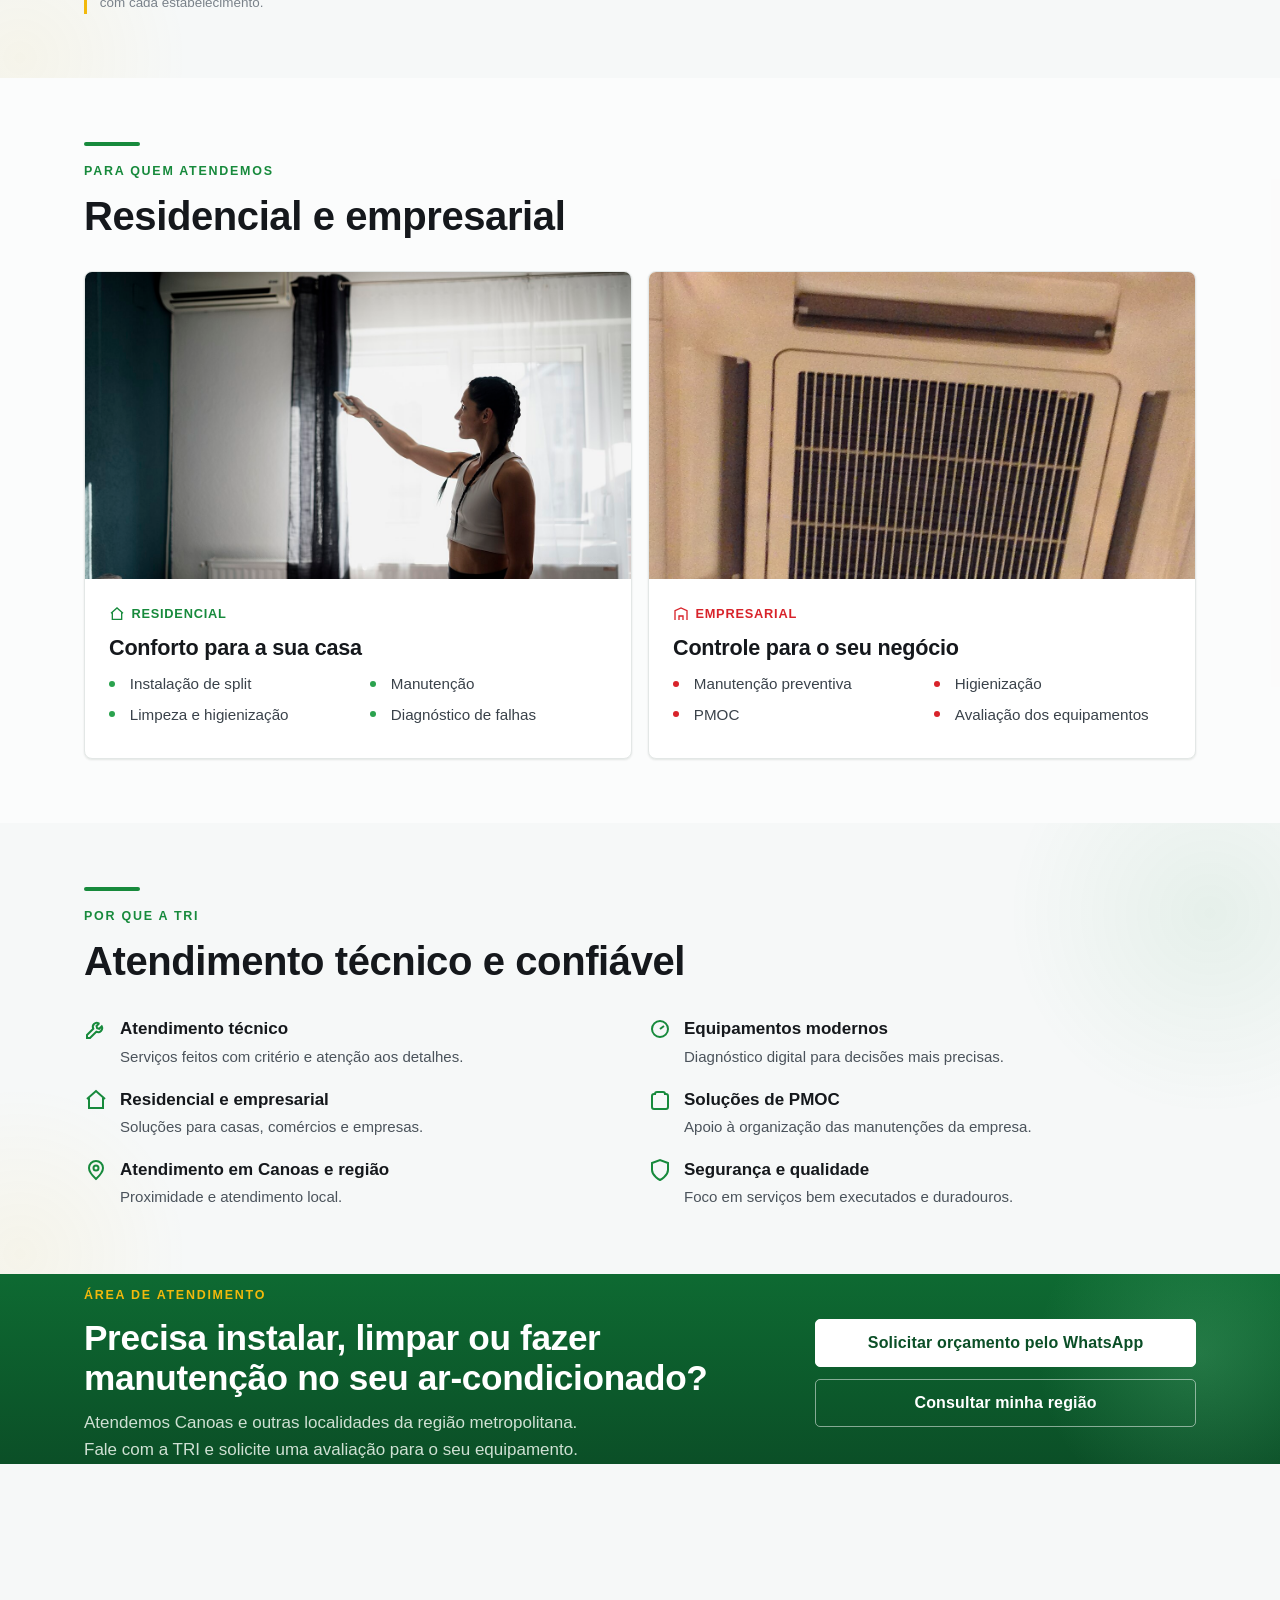
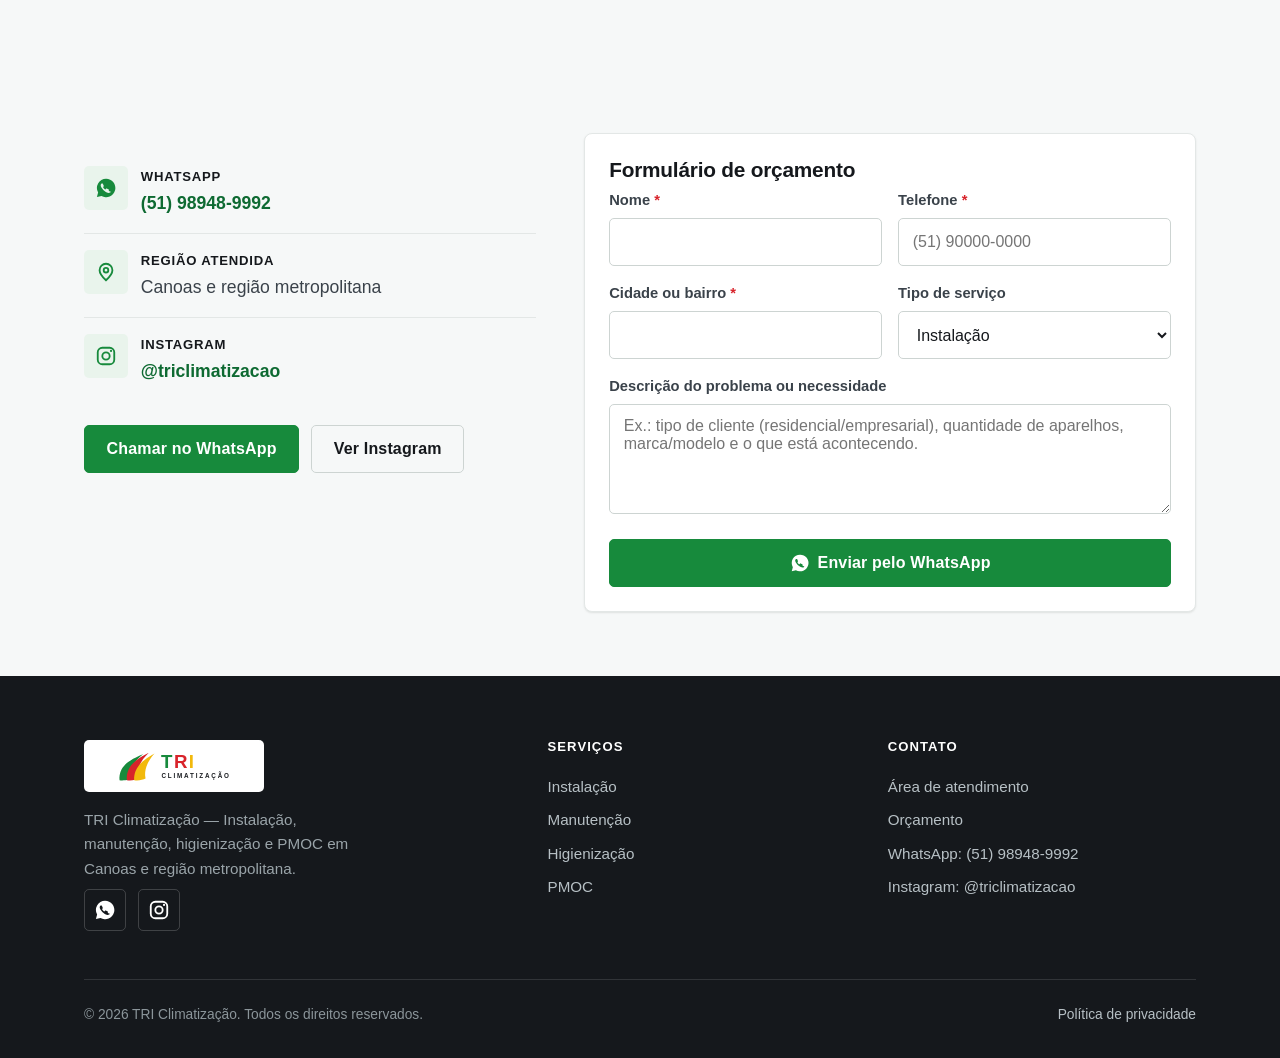
==== commit f4ca2fba: "voltar serviços" ====
--- a/index.html
+++ b/index.html
@@ -108,7 +108,7 @@
     </button>
   </div>
   <nav aria-label="Navegação mobile">
-    <a href="#servicos">teste</a>
+    <a href="#servicos">Serviços</a>
     <a href="#ambientes">Residencial e empresarial</a>
     <a href="#diferenciais">Diferenciais</a>
     <a href="#atendimento">Área de atendimento</a>
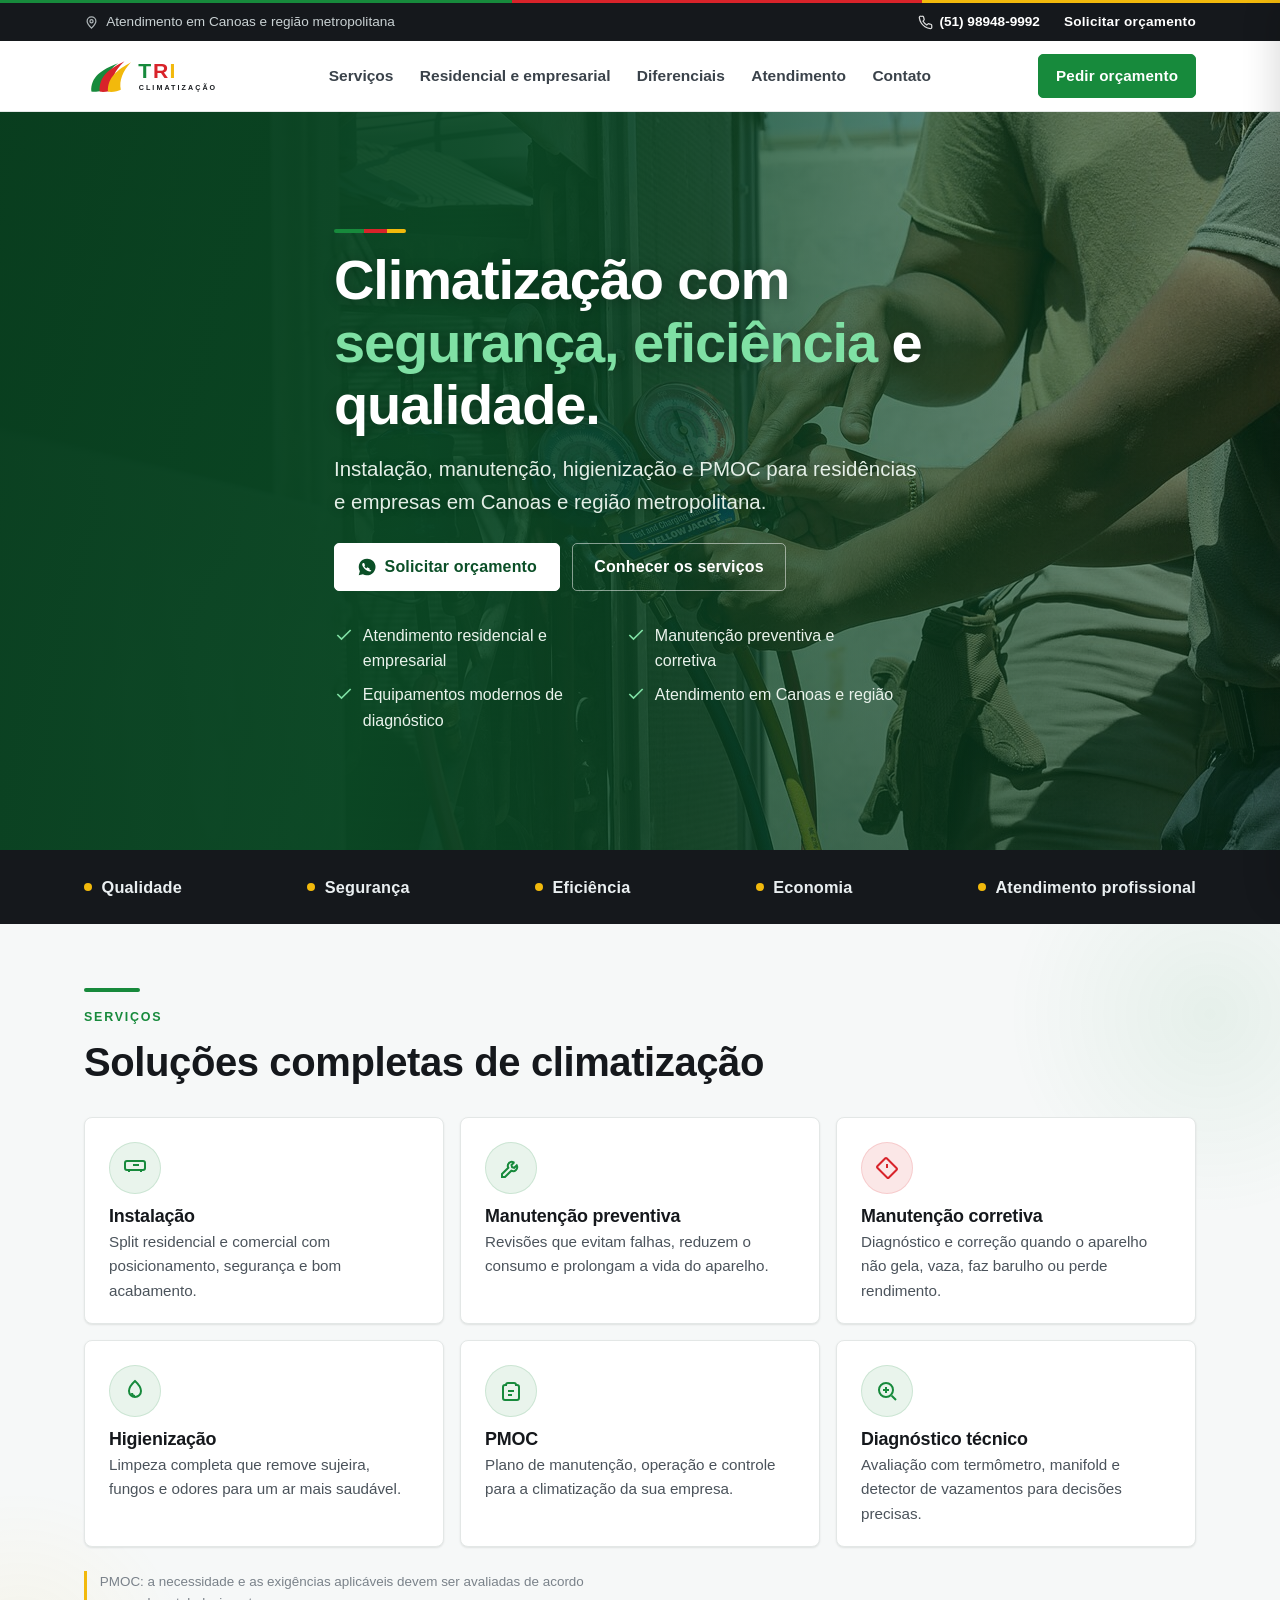
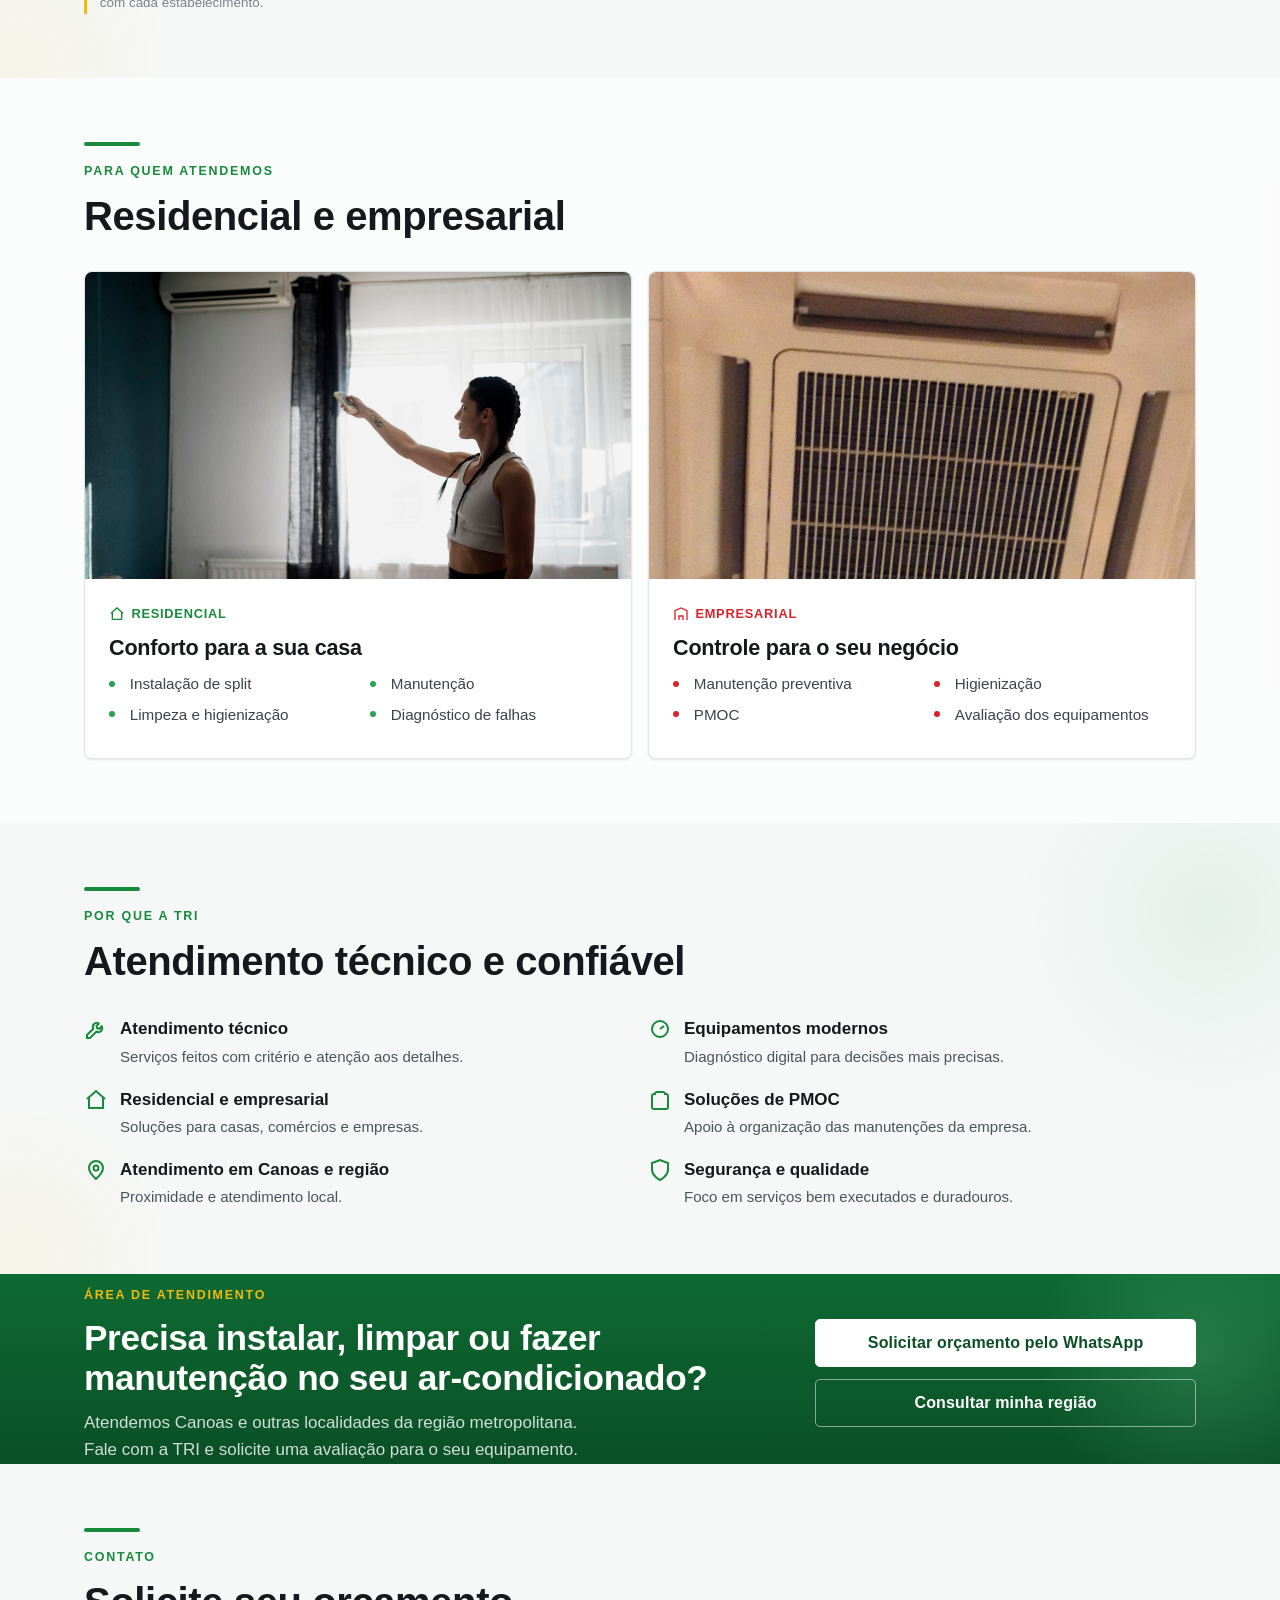
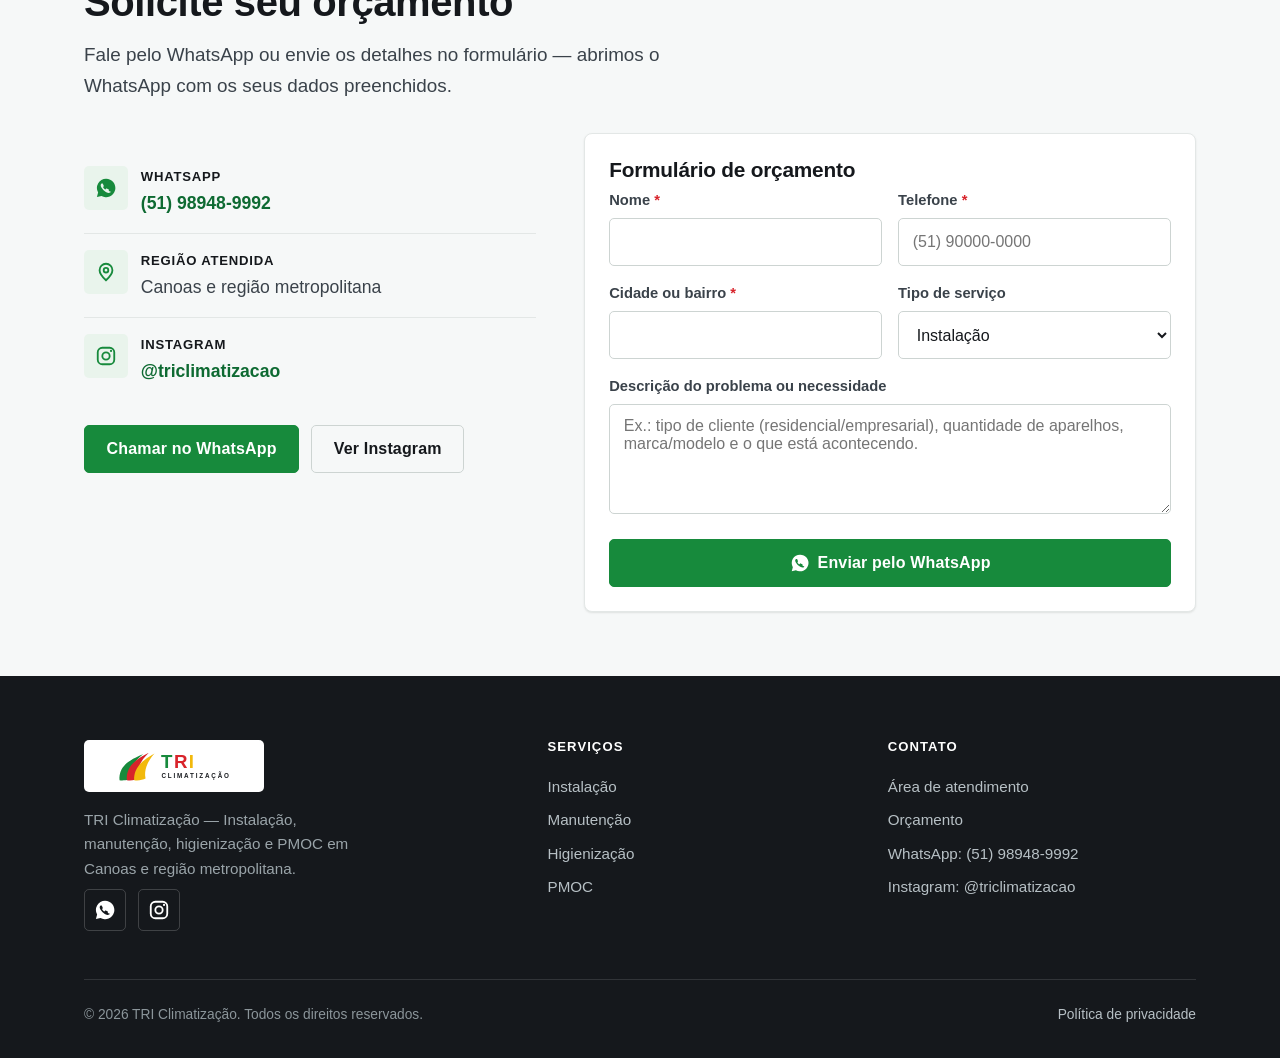
==== commit 795b058d: "Force CSS cache refresh for mobile menu fix Co-Authored-By: Claude Opus 5.5 <noreply@anthropic.com>" ====
--- a/index.html
+++ b/index.html
@@ -23,7 +23,7 @@
 <link rel="preconnect" href="https://fonts.googleapis.com">
 <link rel="preconnect" href="https://fonts.gstatic.com" crossorigin>
 <link rel="stylesheet" href="https://fonts.googleapis.com/css2?family=Archivo:wght@600;700;800&family=Barlow:wght@400;500;600&display=swap">
-<link rel="stylesheet" href="css/styles.css">
+<link rel="stylesheet" href="css/styles.css?v=2">
 
 <script type="application/ld+json">
 {
--- a/css/styles.css
+++ b/css/styles.css
@@ -183,8 +183,14 @@
 }
 .mobile-nav[data-open="true"]{transform:translateX(0)}
 .mobile-nav__head{display:flex;align-items:center;justify-content:space-between;margin-bottom:var(--sp-4)}
-.mobile-nav a{padding:.85rem .25rem;font-family:var(--font-head);font-weight:600;font-size:1.1rem;color:var(--ink);border-bottom:1px solid var(--line)}
-.mobile-nav a:hover{color:var(--green-700);text-decoration:none}
+.mobile-nav nav{display:flex;flex-direction:column}
+.mobile-nav nav a{
+  display:flex;align-items:center;justify-content:space-between;min-height:52px;
+  padding:.85rem .5rem;font-family:var(--font-head);font-weight:600;font-size:1.1rem;
+  color:var(--ink);border-bottom:1px solid var(--line);border-radius:var(--radius-sm)
+}
+.mobile-nav nav a::after{content:"›";font-size:1.4rem;line-height:1;color:var(--ink-soft)}
+.mobile-nav nav a:hover,.mobile-nav nav a:active{color:var(--green-700);background:var(--surface-2);text-decoration:none}
 .mobile-nav .btn{margin-top:var(--sp-6)}
 .scrim{position:fixed;inset:0;background:rgba(15,20,18,.5);z-index:55;opacity:0;visibility:hidden;transition:opacity .25s ease}
 .scrim[data-open="true"]{opacity:1;visibility:visible}
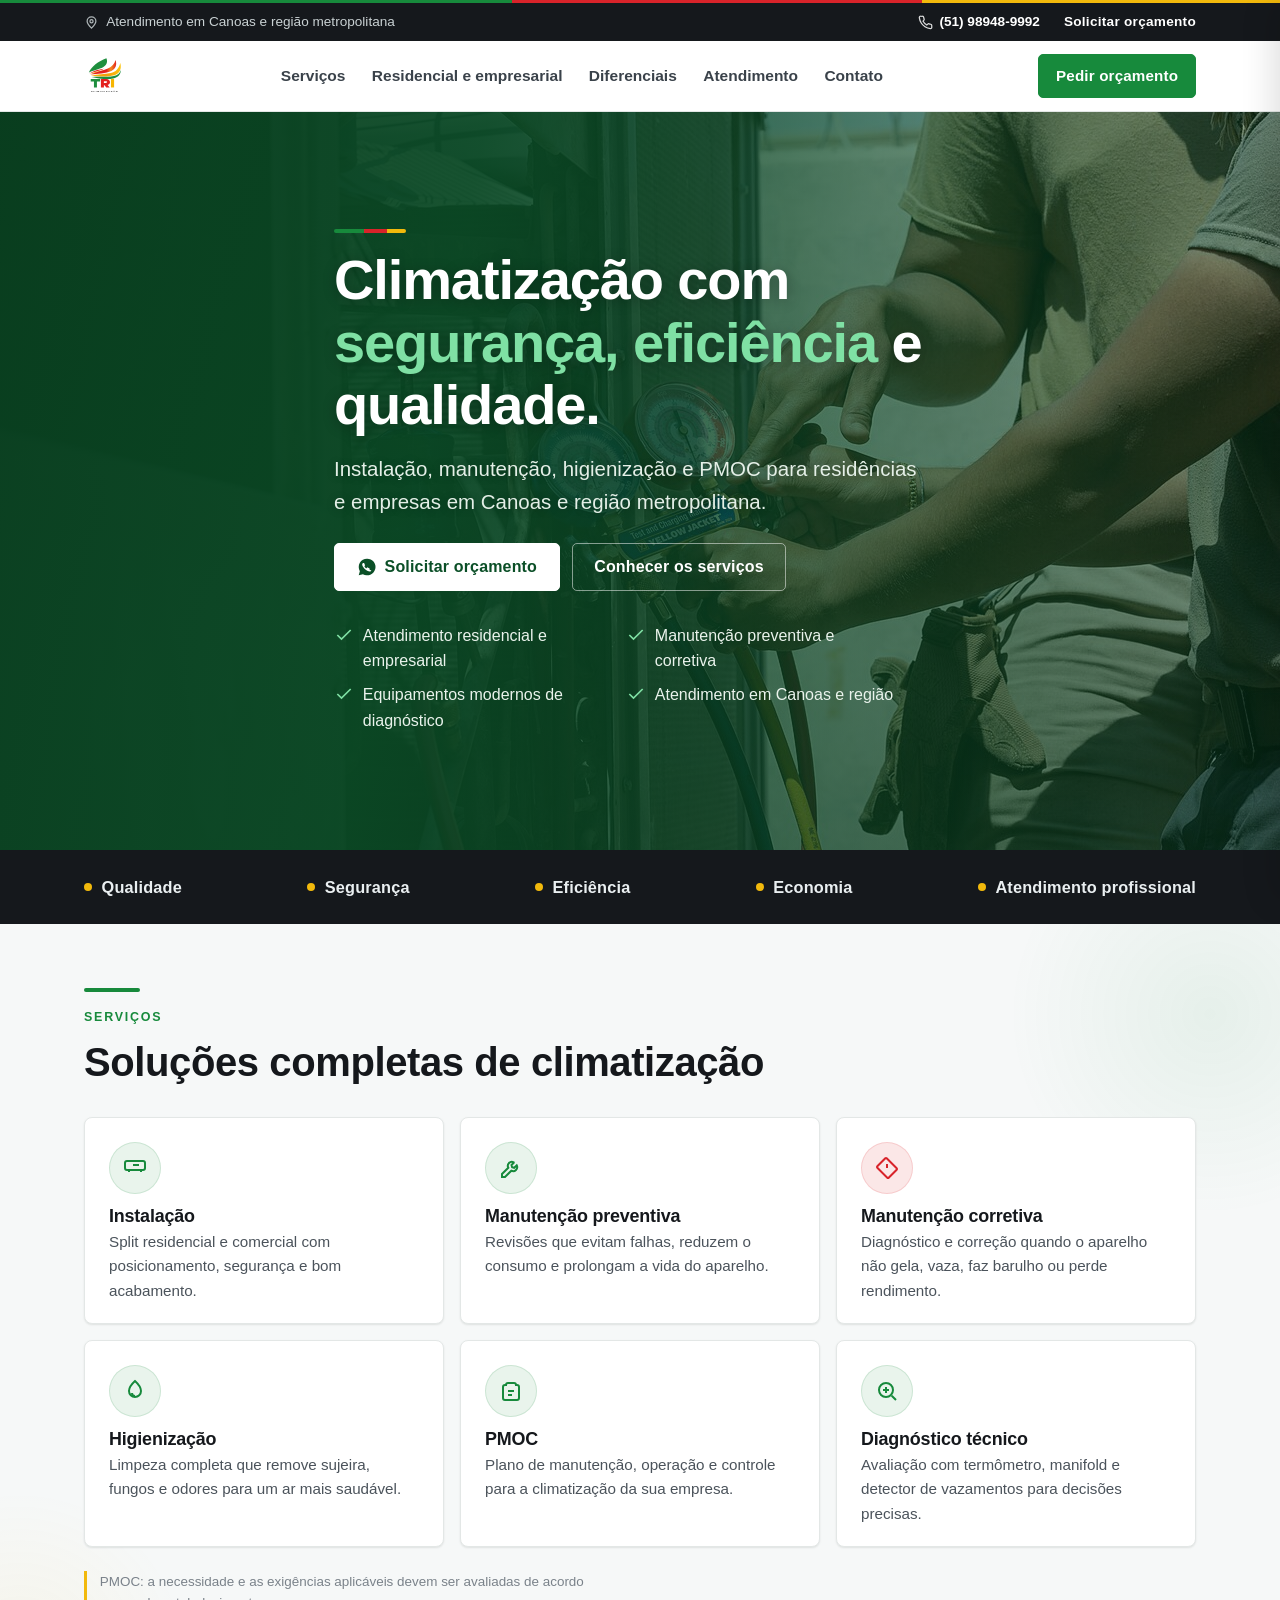
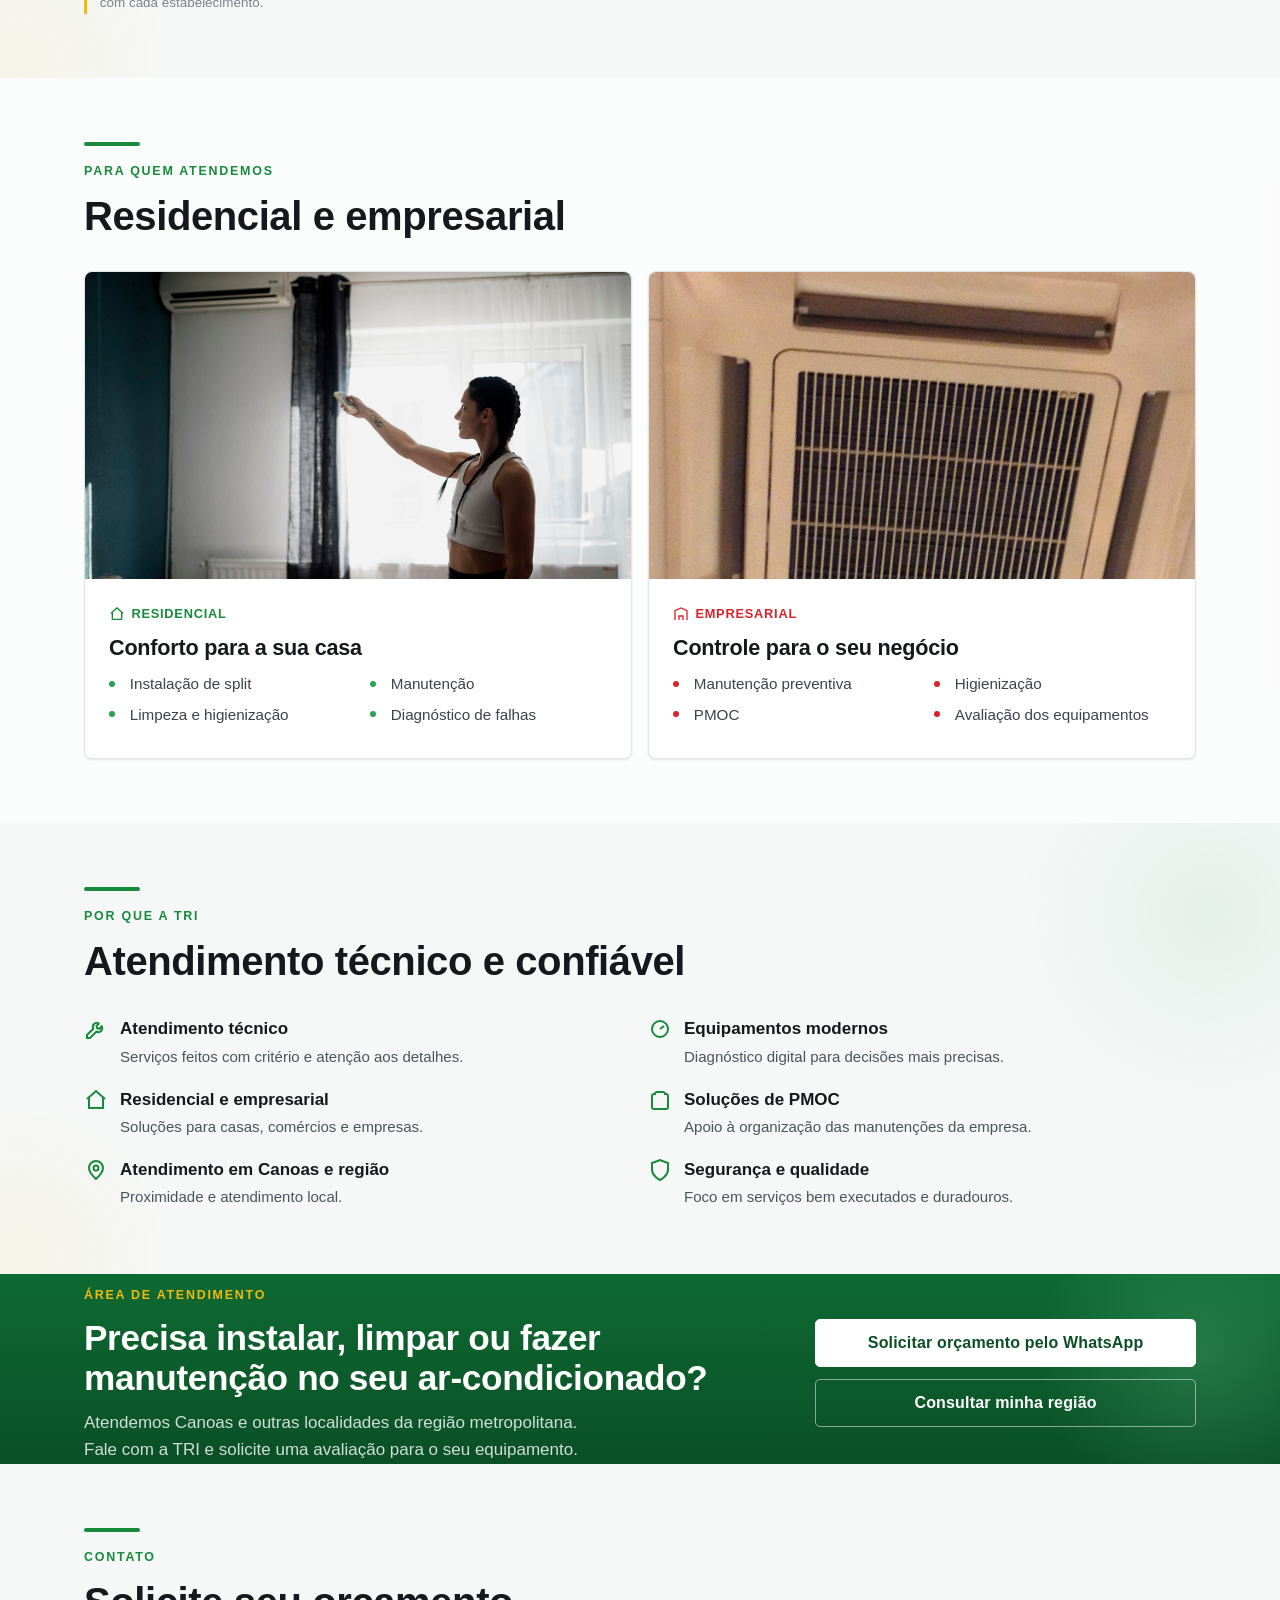
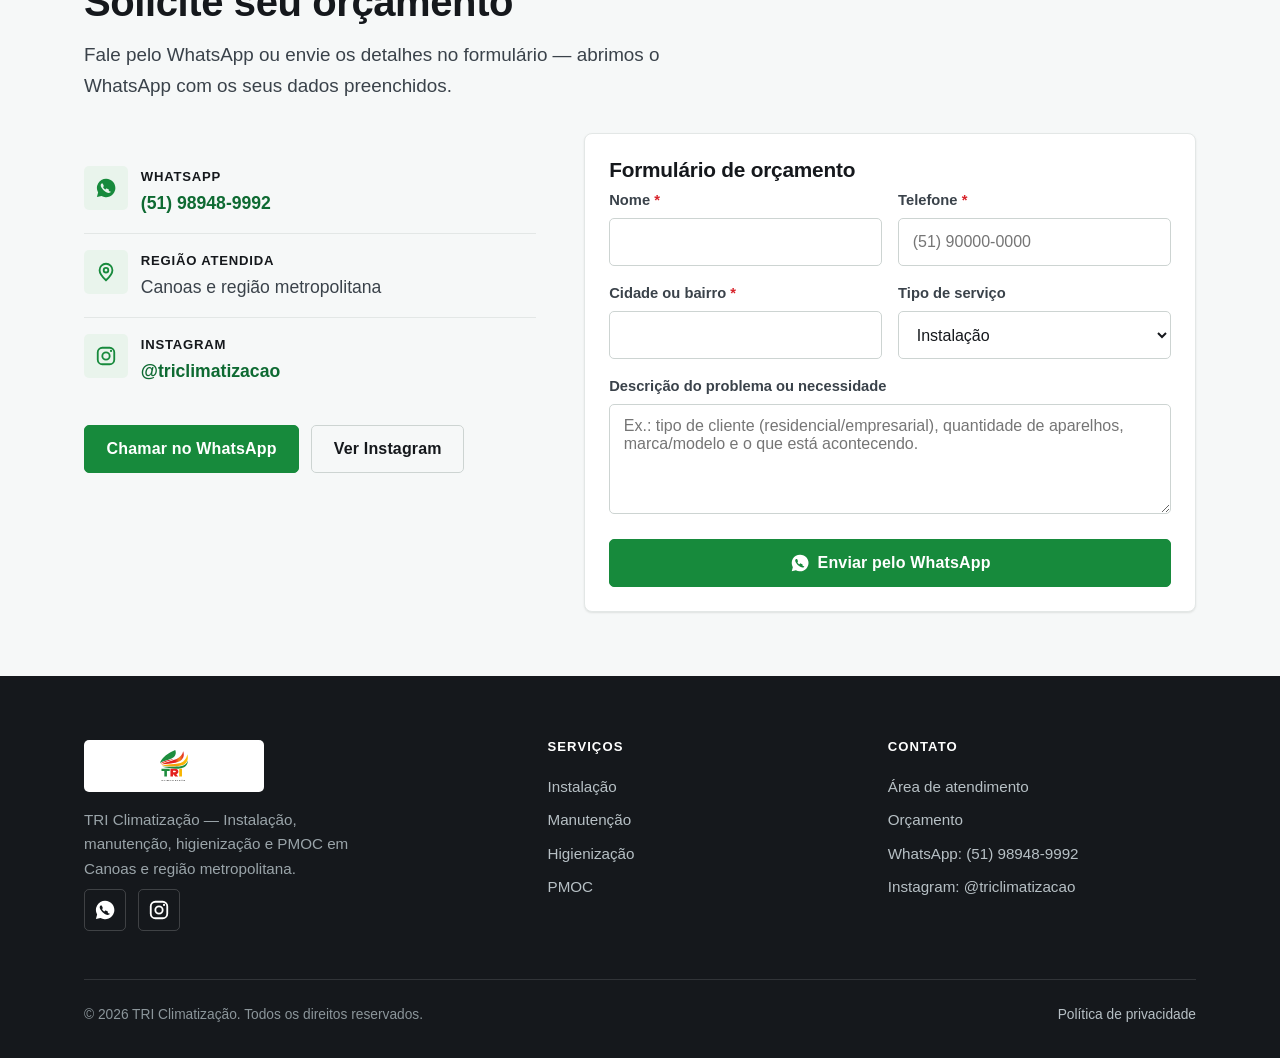
==== commit 7d4e7cc4: "logo" ====
--- a/index.html
+++ b/index.html
@@ -78,7 +78,7 @@
 <header class="header">
   <div class="wrap header__inner">
     <a class="brand" href="#inicio" aria-label="TRI Climatização — página inicial">
-      <img src="assets/logo.svg" alt="TRI Climatização" width="230" height="74">
+      <img src="assets/logo.svg?v=2" alt="TRI Climatização" width="230" height="74">
     </a>
     <nav class="nav" aria-label="Navegação principal">
       <ul>
@@ -102,7 +102,7 @@
 <div class="scrim" id="scrim" hidden></div>
 <aside class="mobile-nav" id="mobileNav" aria-label="Menu" data-open="false">
   <div class="mobile-nav__head">
-    <img src="assets/logo.svg" alt="TRI Climatização" width="150" height="48" style="height:40px">
+    <img src="assets/logo.svg?v=2" alt="TRI Climatização" width="150" height="48" style="height:40px">
     <button class="menu-toggle" id="menuClose" aria-label="Fechar menu">
       <svg class="ico ico--close" style="display:block" viewBox="0 0 24 24" fill="none" stroke="currentColor" stroke-width="2" aria-hidden="true"><path d="M6 6l12 12M18 6L6 18"/></svg>
     </button>
@@ -358,7 +358,7 @@
   <div class="wrap">
     <div class="footer__grid">
       <div class="footer__brand">
-        <img src="assets/logo.svg" alt="TRI Climatização" width="180" height="58">
+        <img src="assets/logo.svg?v=2" alt="TRI Climatização" width="180" height="58">
         <p>TRI Climatização — Instalação, manutenção, higienização e PMOC em Canoas e região metropolitana.</p>
         <div class="footer__social">
           <a href="https://wa.me/5551989489992" target="_blank" rel="noopener" aria-label="WhatsApp da TRI Climatização"><svg class="ico" viewBox="0 0 24 24" fill="currentColor" aria-hidden="true"><path d="M12 2a10 10 0 0 0-8.6 15l-1.3 4.9 5-1.3A10 10 0 1 0 12 2Zm5.3 14.1c-.2.6-1.3 1.2-1.8 1.2s-1.2.3-3.7-1a12 12 0 0 1-4.6-4.6c-.6-.9-1-1.9-1-2.7 0-.9.5-1.4.7-1.6.2-.2.5-.3.7-.3h.5c.2 0 .4 0 .6.5l.8 1.9c.1.2.1.4 0 .6l-.4.6c-.2.2-.3.4-.1.7.5.9 1.1 1.5 1.8 2 .3.2.6.2.8-.1l.6-.7c.2-.2.4-.2.6-.1l1.8.9c.3.1.5.2.5.4.1.2.1.9-.1 1.4Z"/></svg></a>
--- a/css/styles.css
+++ b/css/styles.css
@@ -183,10 +183,10 @@
 }
 .mobile-nav[data-open="true"]{transform:translateX(0)}
 .mobile-nav__head{display:flex;align-items:center;justify-content:space-between;margin-bottom:var(--sp-4)}
-.mobile-nav nav{display:flex;flex-direction:column}
+.mobile-nav nav{display:grid;grid-template-columns:minmax(0,1fr);gap:2px;width:100%}
 .mobile-nav nav a{
-  display:flex;align-items:center;justify-content:space-between;min-height:52px;
-  padding:.85rem .5rem;font-family:var(--font-head);font-weight:600;font-size:1.1rem;
+  display:flex;align-items:center;justify-content:space-between;width:100%;min-height:52px;
+  padding:.85rem .65rem;font-family:var(--font-head);font-weight:600;font-size:1.1rem;
   color:var(--ink);border-bottom:1px solid var(--line);border-radius:var(--radius-sm)
 }
 .mobile-nav nav a::after{content:"›";font-size:1.4rem;line-height:1;color:var(--ink-soft)}
